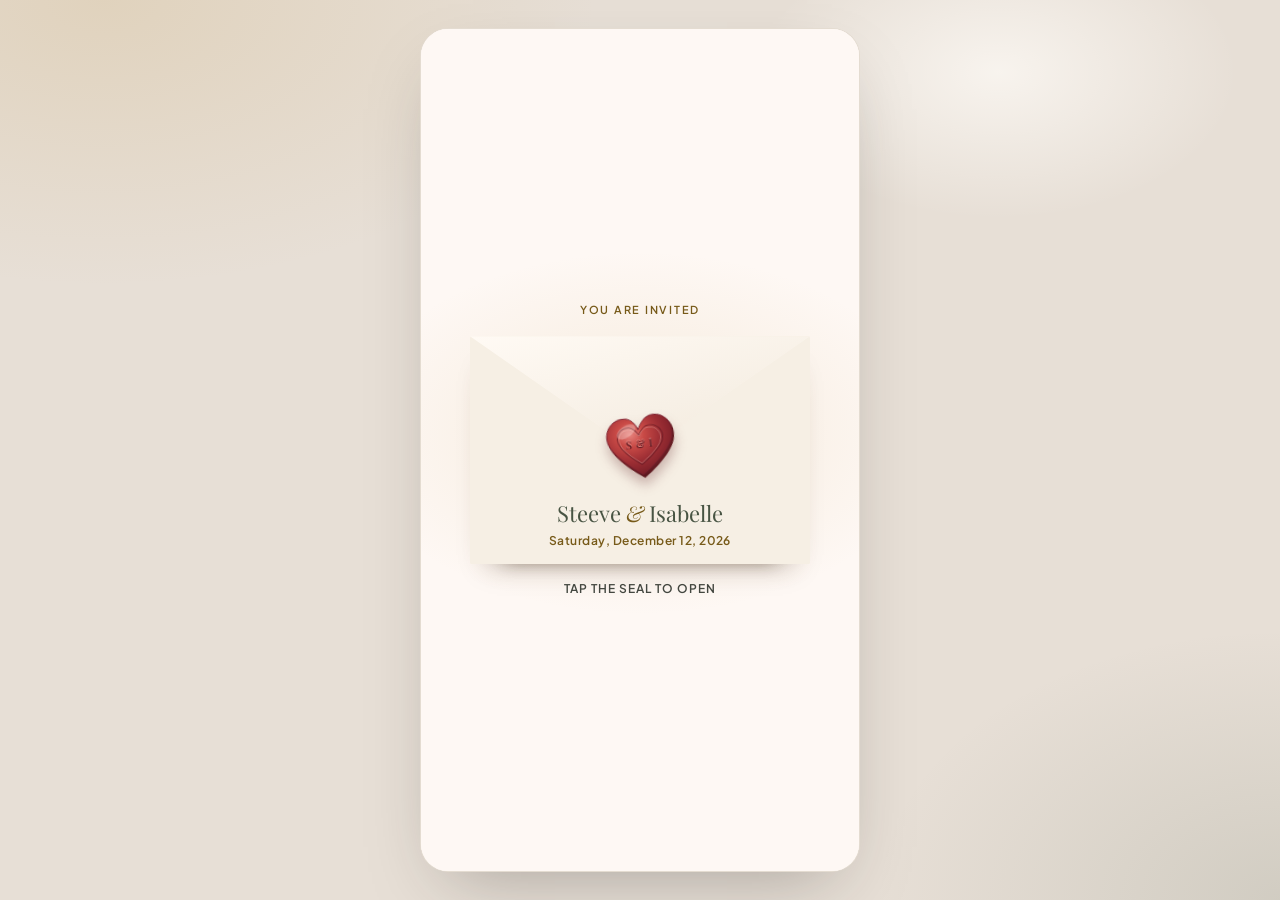
==== index.html @ c4c9b658 "project init" ====
<!DOCTYPE html>
<html lang="en">
  <head>
    <meta charset="utf-8" />
    <meta name="viewport" content="width=device-width, initial-scale=1, viewport-fit=cover" />
    <title>Steeve &amp; Isabelle — Invitation</title>
    <meta name="description" content="You are invited to the wedding of Steeve and Isabelle on Saturday, 12 December 2026 at Rosewood Gardens." />
    <meta name="robots" content="noindex" />
    <meta name="theme-color" content="#fef8f4" />
    <link rel="icon" href="favicon.svg" type="image/svg+xml" />
    <link rel="preconnect" href="https://fonts.googleapis.com" />
    <link rel="preconnect" href="https://fonts.gstatic.com" crossorigin />
    <link href="https://fonts.googleapis.com/css2?family=Playfair+Display:ital,wght@0,400;0,500;0,600;0,700;1,400;1,500&amp;family=Plus+Jakarta+Sans:wght@400;500;600;700&amp;display=swap" rel="stylesheet" />
    <link href="https://fonts.googleapis.com/css2?family=Material+Symbols+Outlined:opsz,wght,FILL,GRAD@24,400,0,0&amp;display=swap" rel="stylesheet" />
    <link rel="stylesheet" href="css/styles.css" />
    <script>
      try {
        if (sessionStorage.getItem("si-opened") === "1" || location.search.indexOf("open=1") !== -1) {
          document.documentElement.classList.add("opened");
        }
      } catch (error) {}
    </script>
  </head>
  <body data-page="invite">
    <div class="desk">
      <div class="shell">
        <header class="topbar">
          <a class="brand" href="index.html">
            <svg class="brand-mark" viewBox="0 0 64 64" aria-hidden="true">
              <path d="M32 8c8 6 16 10 16 22 0 10-6 20-16 26C22 50 16 40 16 30 16 18 24 14 32 8z" fill="none" stroke="#485443" stroke-width="1.4"/>
              <path d="M32 14c6 5 12 8 12 16 0 8-5 15-12 20-7-5-12-12-12-20 0-8 6-11 12-16z" fill="none" stroke="#c5a059" stroke-width="1"/>
            </svg>
            <span class="brand-copy">
              <span class="brand-kicker" data-field="brand">Steeve &amp; Isabelle</span>
              <span class="brand-title">Invitation</span>
            </span>
          </a>
          <div class="top-actions">
            <button class="icon-btn" id="notice-btn" type="button" aria-label="Reply reminder" aria-expanded="false">
              <span class="material-symbols-outlined">notifications</span>
            </button>
            <div class="monogram-badge" data-field="mark">SI</div>
          </div>
          <p class="notice" id="notice" hidden data-field="notice">Kindly send your reply by November 15, 2026.</p>
        </header>

        <main class="main" id="main" tabindex="-1">
          <div class="stack">
            <div class="ribbon">
              <span class="chip">
                <span class="material-symbols-outlined">local_florist</span>
                <span data-field="city">Rosewood Gardens</span>
              </span>
              <span class="year" data-field="year">2026</span>
            </div>

            <article class="frame">
              <div class="frame-inner">
                <svg class="crest" viewBox="0 0 100 100" aria-hidden="true">
                  <path d="M50 12 C30 18 15 35 15 56 C15 76 32 90 50 90 C68 90 85 76 85 56 C85 35 70 18 50 12Z" fill="none" stroke="#485443" stroke-width="1.2"/>
                  <path d="M50 18 C36 24 22 38 22 55 C22 72 35 84 50 84 C65 84 78 72 78 55 C78 38 64 24 50 18Z" fill="none" stroke="#c5a059" stroke-width="0.8"/>
                  <text data-field="monogram" x="50" y="58" text-anchor="middle" font-size="13" font-style="italic" fill="#775a19">S &amp; I</text>
                </svg>
                <p class="kicker" data-field="invitationKicker">Formal Invitation</p>
                <p class="lead" data-field="invitationLead">Together with their families,</p>
                <h1 class="names">
                  <span data-field="personOne">Steeve</span>
                  <span class="amp">&amp;</span>
                  <span data-field="personTwo">Isabelle</span>
                </h1>
                <p class="close" data-field="invitationClose">request the honour of your presence to celebrate their marriage</p>
                <div class="medallion">
                  <div class="medallion-date" data-field="dateDisplay">Saturday, December 12, 2026</div>
                  <div class="medallion-place"><span data-field="city">Rosewood Gardens</span> · <span data-field="region">The Conservatory</span></div>
                </div>
                <div class="portrait">
                  <img src="assets/garden.svg" alt="An illustrated glass conservatory in a rose garden at warm dusk" />
                  <div class="portrait-caption">
                    <div>
                      <span class="portrait-kicker" data-field="portraitKicker">Ceremony &amp; Dinner</span>
                      <p class="portrait-title" data-field="portraitTitle">The Conservatory</p>
                    </div>
                    <div class="heart" aria-hidden="true">
                      <span class="material-symbols-outlined">favorite</span>
                    </div>
                  </div>
                </div>
              </div>
            </article>

            <section class="card families" aria-label="The families">
              <p class="kicker" data-field="coupleKicker">The Families</p>
              <div class="family-row">
                <div class="family">
                  <h2 class="family-name" data-field="personOne">Steeve</h2>
                  <p class="kin" data-field="personOneKin">Son of Mr. &amp; Mrs. —</p>
                </div>
                <span class="family-amp" aria-hidden="true">&amp;</span>
                <div class="family">
                  <h2 class="family-name" data-field="personTwo">Isabelle</h2>
                  <p class="kin" data-field="personTwoKin">Daughter of Mr. &amp; Mrs. —</p>
                </div>
              </div>
            </section>

            <section class="panel" aria-label="Countdown">
              <div class="panel-head">
                <h2 class="panel-title">
                  <span class="material-symbols-outlined">hourglass_top</span>
                  <span data-field="anticipation">The Anticipation</span>
                </h2>
                <span class="season-pill" data-field="seasonNote">December Evening</span>
              </div>
              <div class="count-grid">
                <div class="count-cell">
                  <span class="count-num" id="count-days">—</span>
                  <span class="count-label">Days</span>
                </div>
                <div class="count-cell">
                  <span class="count-num" id="count-hours">—</span>
                  <span class="count-label">Hours</span>
                </div>
                <div class="count-cell">
                  <span class="count-num" id="count-mins">—</span>
                  <span class="count-label">Mins</span>
                </div>
              </div>
            </section>

            <section class="seal-block">
              <button class="wax" id="wax-seal" type="button" aria-expanded="false" aria-controls="itinerary">
                <span data-field="monogram">S &amp; I</span>
              </button>
              <h2 class="seal-title" data-field="sealTitle">Break the seal to reveal the order of events</h2>
              <p class="seal-copy" data-field="sealCopy">Tap the monogram to unveil the ceremony, drinks in the garden, and dinner.</p>
              <div class="itinerary" id="itinerary" hidden>
                <p class="itinerary-kicker"><span class="dot"></span> The order of the day</p>
                <div id="itinerary-list"></div>
              </div>
            </section>

            <section class="card">
              <div class="card-head">
                <p class="kicker" data-field="dressKicker">Attire Consultation</p>
                <span class="material-symbols-outlined">checkroom</span>
              </div>
              <h2 class="section-title" data-field="dressTitle">Black Tie Optional</h2>
              <p class="body" data-field="dressCopy">Evening gowns, elevated cocktail dresses, and classic dinner jackets are welcome. Olive, cream, gold, and soft taupe will look beautiful among the roses.</p>
              <div class="swatch-wrap">
                <span class="kicker">Inspirational color swatches</span>
                <div class="swatches">
                  <div class="swatch"><i style="background:#485443"></i><span>Olive</span></div>
                  <div class="swatch"><i style="background:#a95c42"></i><span>Sienna</span></div>
                  <div class="swatch"><i style="background:#f8f2ef; box-shadow: inset 0 0 0 1px #e3dbd0"></i><span>Alabaster</span></div>
                  <div class="swatch"><i style="background:#c5a059"></i><span>Foil Gold</span></div>
                  <div class="swatch"><i style="background:#9c9388"></i><span>Taupe</span></div>
                </div>
              </div>
            </section>

            <section class="card venue">
              <div class="venue-photo">
                <img src="assets/garden.svg" alt="" />
                <span class="float-kicker" data-field="venueKicker">The Gardens</span>
              </div>
              <div class="venue-body">
                <div class="venue-row">
                  <div class="venue-copy">
                    <h3 data-field="venueName">Rosewood Gardens</h3>
                    <p data-field="venueAddress">The Conservatory &amp; The Orangery</p>
                  </div>
                  <button class="icon-round" id="directions" type="button" aria-label="Open directions">
                    <span class="material-symbols-outlined">directions</span>
                  </button>
                </div>
              </div>
            </section>

            <section class="card rsvp-card">
              <p class="kicker" data-field="attention">Kind Attention Requested</p>
              <h2 class="section-title" data-field="confirmTitle">Kindly Confirm Your Attendance</h2>
              <p class="body" data-field="rsvpNote">Please honour us with your reply prior to November 15, 2026, so we can plan the tables and the menu.</p>
              <div class="actions">
                <a class="btn btn-primary" href="rsvp.html">
                  <span class="material-symbols-outlined">drafts</span>
                  <span data-field="rsvpButton">RSVP by November 15</span>
                </a>
                <button class="btn btn-quiet" id="add-calendar" type="button">
                  <span class="material-symbols-outlined">calendar_today</span>
                  <span>Add to Calendar</span>
                </button>
              </div>
              <p class="fine-print">
                <span class="material-symbols-outlined">lock</span>
                Replies are kept for the hosts
              </p>
            </section>
            <noscript><p class="form-error">JavaScript is needed for the countdown, the seal, and the calendar file.</p></noscript>
          </div>
        </main>

        <nav class="tabbar" aria-label="Invitation">
          <a href="index.html" aria-current="page">
            <span class="material-symbols-outlined">mark_email_read</span>
            Invite
          </a>
          <a href="rsvp.html">
            <span class="material-symbols-outlined">drafts</span>
            RSVP
          </a>
          <a href="admin.html">
            <span class="material-symbols-outlined">menu_book</span>
            Registry
          </a>
        </nav>

        <div class="envelope" id="envelope">
          <div class="mail">
            <p class="kicker">You are invited</p>
            <div class="mail-scene">
              <div class="env">
                <div class="env-back"></div>
                <div class="env-letter" aria-hidden="true">
                  <p class="env-letter-kicker">Together with their families</p>
                  <p class="env-letter-names">
                    <span data-field="personOne">Steeve</span>
                    <em>&amp;</em>
                    <span data-field="personTwo">Isabelle</span>
                  </p>
                </div>
                <div class="env-pocket">
                  <p class="env-who">
                    <span data-field="personOne">Steeve</span>
                    <em>&amp;</em>
                    <span data-field="personTwo">Isabelle</span>
                  </p>
                  <p class="env-when" data-field="dateDisplay">Saturday, December 12, 2026</p>
                </div>
                <div class="env-flap">
                  <div class="env-flap-face env-flap-out"></div>
                  <div class="env-flap-face env-flap-in"></div>
                </div>
                <button class="seal-btn" id="open-seal" type="button" aria-label="Open the envelope">
                  <svg class="wax-heart" viewBox="0 0 120 112" aria-hidden="true">
                    <defs>
                      <radialGradient id="wax-body" cx="36%" cy="30%" r="80%">
                        <stop offset="0%" stop-color="#e7847e" />
                        <stop offset="26%" stop-color="#c94a46" />
                        <stop offset="58%" stop-color="#9d2e34" />
                        <stop offset="100%" stop-color="#6c1822" />
                      </radialGradient>
                      <radialGradient id="wax-depth" cx="40%" cy="30%" r="80%">
                        <stop offset="0%" stop-color="#a33a3c" />
                        <stop offset="100%" stop-color="#4e1018" />
                      </radialGradient>
                    </defs>
                    <path fill="url(#wax-depth)" d="M62 101C62 101 18 72 16 47C14 29 28 16 44 18C53 19 58 27 62 35C66 26 73 16 85 16C101 16 112 30 109 48C106 72 64 100 62 101Z" />
                    <path fill="url(#wax-body)" stroke="#7a2030" stroke-width="1.2" d="M60 96C60 96 16 66 15 43C14 26 28 14 43 16C52 17 57 25 60 33C64 24 71 14 83 14C99 14 109 28 106 45C103 68 62 95 60 96Z" />
                    <path fill="none" stroke="#5c1420" stroke-width="1.7" stroke-opacity="0.55" d="M60 82C60 82 32 62 30 47C28 36 37 28 47 29C53 30 57 35 60 41C63 35 68 28 76 28C87 28 95 37 93 48C91 62 60 82 60 82Z" />
                    <path fill="none" stroke="#f6cdc6" stroke-width="0.8" stroke-opacity="0.55" d="M60 80C60 80 34 62 32 48C30 38 38 31 47 32C52 33 56 37 60 42C63 37 68 31 75 31C85 31 92 39 90 49C88 62 60 80 60 80Z" />
                    <ellipse cx="43" cy="34" rx="15" ry="8" fill="#fff6f2" opacity="0.28" transform="rotate(-28 43 34)" />
                    <text class="wax-mark wax-mark-light" x="60" y="57">S &amp; I</text>
                    <text class="wax-mark" x="60" y="58.4">S &amp; I</text>
                  </svg>
                </button>
              </div>
            </div>
            <p class="hint">Tap the seal to open</p>
          </div>
        </div>
      </div>
    </div>
    <script src="js/wedding.js"></script>
    <script src="js/ui.js"></script>
    <script src="js/invite.js"></script>
  </body>
</html>
---- css/styles.css ----
:root {
  --paper: #fef8f4;
  --ivory: #f8f2ef;
  --sand: #f3ede9;
  --sand-2: #ede7e3;
  --white: #ffffff;
  --ink: #1d1b19;
  --muted: #444841;
  --faint: #757871;
  --sage: #485443;
  --sage-deep: #3f4a3a;
  --sage-mid: #606c5a;
  --gold: #775a19;
  --foil: #c5a059;
  --line: #e3dbd0;
  --serif: "Playfair Display", "Iowan Old Style", Palatino, Georgia, serif;
  --sans: "Plus Jakarta Sans", "Avenir Next", "Segoe UI", sans-serif;
  --shadow: 0 4px 24px -4px rgba(36, 34, 32, 0.06);
  --radius: 16px;
}

* { box-sizing: border-box; }

[hidden] { display: none !important; }

html, body { height: 100%; }

body {
  margin: 0;
  color: var(--ink);
  font-family: var(--sans);
  font-size: 14px;
  line-height: 1.55;
  background-color: #e7dfd6;
  background-image:
    radial-gradient(900px 520px at 8% 0%, rgba(197, 160, 89, 0.2), transparent 55%),
    radial-gradient(780px 520px at 100% 100%, rgba(96, 108, 90, 0.16), transparent 52%),
    radial-gradient(520px 320px at 78% 8%, rgba(255, 252, 248, 0.7), transparent 46%);
}

button, input, textarea { font: inherit; color: inherit; }
button { cursor: pointer; }
img { max-width: 100%; display: block; }
a { color: inherit; }

.material-symbols-outlined {
  font-family: "Material Symbols Outlined";
  font-weight: normal;
  font-style: normal;
  font-size: 20px;
  line-height: 1;
  letter-spacing: normal;
  text-transform: none;
  display: inline-block;
  white-space: nowrap;
  direction: ltr;
  font-feature-settings: "liga";
  -webkit-font-smoothing: antialiased;
}

.desk {
  min-height: 100%;
  display: grid;
  place-items: center;
}

.shell {
  width: min(440px, 100%);
  height: 100dvh;
  background: var(--paper);
  display: flex;
  flex-direction: column;
  position: relative;
}

.shell-wide { width: min(720px, 100%); }

@media (min-width: 760px) {
  .desk { padding: 28px 16px; }
  .shell {
    height: min(920px, calc(100dvh - 56px));
    border-radius: 28px;
    border: 1px solid rgba(227, 219, 208, 0.95);
    box-shadow: 0 28px 70px -28px rgba(36, 34, 32, 0.35);
    overflow: hidden;
  }
}

.topbar {
  height: 64px;
  flex: none;
  display: flex;
  align-items: center;
  justify-content: space-between;
  padding: 0 16px 0 18px;
  background: rgba(254, 248, 244, 0.92);
  border-bottom: 1px solid rgba(227, 219, 208, 0.8);
  position: relative;
  z-index: 2;
}

.brand {
  display: flex;
  align-items: center;
  gap: 10px;
  text-decoration: none;
  min-width: 0;
}

.brand-mark {
  width: 34px;
  height: 34px;
  flex: none;
}

.brand-copy { min-width: 0; }

.brand-kicker {
  display: block;
  max-width: 46vw;
  overflow: hidden;
  text-overflow: ellipsis;
  white-space: nowrap;
  font-family: var(--serif);
  font-size: 11px;
  font-weight: 700;
  letter-spacing: 0.14em;
  text-transform: uppercase;
  color: var(--gold);
  line-height: 1.2;
}

.brand-title {
  display: block;
  font-family: var(--serif);
  font-size: 18px;
  font-weight: 600;
  color: var(--sage);
  line-height: 1.15;
}

.top-actions {
  display: flex;
  align-items: center;
  gap: 8px;
}

.icon-btn {
  width: 40px;
  height: 40px;
  border: 0;
  border-radius: 50%;
  background: transparent;
  color: var(--muted);
  display: grid;
  place-items: center;
}

.icon-btn:hover { background: var(--sand-2); }

.monogram-badge {
  width: 36px;
  height: 36px;
  border-radius: 50%;
  display: grid;
  place-items: center;
  background: #fff6e4;
  color: var(--gold);
  font-family: var(--serif);
  font-size: 11px;
  font-weight: 700;
  letter-spacing: 0.06em;
  box-shadow: inset 0 0 0 1px rgba(197, 160, 89, 0.5);
}

.notice {
  position: absolute;
  top: 58px;
  right: 16px;
  z-index: 4;
  width: min(240px, calc(100% - 32px));
  margin: 0;
  padding: 12px 14px;
  background: var(--white);
  border: 1px solid var(--line);
  border-radius: 12px;
  box-shadow: 0 12px 32px -16px rgba(36, 34, 32, 0.35);
  color: var(--muted);
  font-size: 13px;
}

.main {
  flex: 1;
  overflow: auto;
  scrollbar-width: none;
  outline: none;
}

.main::-webkit-scrollbar { display: none; }

.stack {
  display: flex;
  flex-direction: column;
  gap: 22px;
  padding: 16px 20px 28px;
}

.ribbon {
  display: flex;
  align-items: center;
  justify-content: space-between;
}

.chip, .season-pill, .course-tag, .stamp, .filter {
  font-size: 11px;
  font-weight: 600;
  letter-spacing: 0.08em;
  text-transform: uppercase;
}

.chip {
  display: inline-flex;
  align-items: center;
  gap: 6px;
  background: var(--sand-2);
  color: var(--muted);
  border-radius: 999px;
  padding: 6px 10px 6px 8px;
}

.chip .material-symbols-outlined { font-size: 16px; color: var(--gold); }

.year {
  font-family: var(--serif);
  font-style: italic;
  color: var(--gold);
  letter-spacing: 0.08em;
}

.frame {
  background: var(--white);
  border-radius: var(--radius);
  padding: 6px;
  box-shadow: var(--shadow);
  border: 1px solid #efe8de;
}

.frame-inner {
  border: 1px solid #efe6db;
  border-radius: 12px;
  padding: 26px 16px 18px;
  text-align: center;
}

.crest { width: 74px; height: 74px; margin: 0 auto 8px; }
.crest text { font-family: var(--serif); }

.kicker {
  display: block;
  margin: 0 0 8px;
  color: var(--gold);
  font-size: 11px;
  font-weight: 600;
  letter-spacing: 0.16em;
  text-transform: uppercase;
}

.lead, .close, .body, .event-note, .guest-meta, .mode-banner, .fine-print {
  color: var(--muted);
}

.lead, .close {
  margin: 0 auto;
  max-width: 28ch;
  font-size: 14px;
  line-height: 1.6;
}

.names {
  margin: 10px 0;
  font-family: var(--serif);
  font-weight: 400;
  font-size: 40px;
  line-height: 1.05;
  letter-spacing: -0.02em;
  color: var(--sage);
}

.names span { display: block; }

.amp {
  margin: 4px 0;
  font-family: var(--serif);
  font-style: italic;
  font-weight: 400;
  font-size: 22px;
  letter-spacing: 0.08em;
  color: var(--gold);
}

.families { text-align: center; }
.families .kicker { margin-bottom: 14px; }

.family-row {
  display: grid;
  grid-template-columns: 1fr auto 1fr;
  align-items: start;
  gap: 10px;
}

.family-name {
  margin: 0;
  font-family: var(--serif);
  font-size: 22px;
  font-weight: 500;
  letter-spacing: -0.02em;
  color: var(--sage);
}

.family-amp {
  margin-top: 2px;
  font-family: var(--serif);
  font-style: italic;
  font-size: 18px;
  color: var(--gold);
}

.kin {
  margin: 6px 0 0;
  font-size: 13px;
  font-weight: 500;
  font-style: italic;
  line-height: 1.45;
  color: var(--muted);
}

.medallion {
  margin: 18px 0;
  padding: 12px 12px 11px;
  background: var(--ivory);
  border-radius: 12px;
}

.medallion-date {
  font-family: var(--serif);
  font-size: 18px;
  font-weight: 600;
  color: var(--sage);
}

.medallion-place {
  margin-top: 2px;
  color: var(--gold);
  font-size: 11px;
  font-weight: 600;
  letter-spacing: 0.14em;
  text-transform: uppercase;
}

.portrait, .venue-photo {
  position: relative;
  overflow: hidden;
  border-radius: 12px;
}

.portrait { aspect-ratio: 5 / 4; }

.portrait img, .venue-photo img {
  width: 100%;
  height: 100%;
  object-fit: cover;
}

.portrait img { object-position: center 62%; }
.venue-photo { height: 168px; }
.venue-photo img { object-position: center 62%; }

.portrait::after, .venue-photo::after {
  content: "";
  position: absolute;
  inset: 0;
  background: linear-gradient(to top, rgba(32, 30, 27, 0.62), rgba(32, 30, 27, 0.02) 52%);
  pointer-events: none;
}

.portrait-caption {
  position: absolute;
  left: 14px;
  right: 14px;
  bottom: 14px;
  z-index: 1;
  display: flex;
  justify-content: space-between;
  align-items: flex-end;
  gap: 12px;
  text-align: left;
  color: #fffaf6;
}

.portrait-kicker, .float-kicker {
  display: block;
  font-size: 11px;
  font-weight: 600;
  letter-spacing: 0.12em;
  text-transform: uppercase;
  color: #f3d7a1;
}

.portrait-title {
  margin: 2px 0 0;
  font-family: var(--serif);
  font-size: 18px;
  font-weight: 600;
}

.heart {
  width: 32px;
  height: 32px;
  border-radius: 50%;
  display: grid;
  place-items: center;
  background: rgba(255, 250, 246, 0.2);
  color: white;
}

.panel {
  background: var(--sand);
  border-radius: var(--radius);
  padding: 16px;
}

.panel-head, .event-top, .venue-row, .guest-main, .progress-row {
  display: flex;
  align-items: center;
  justify-content: space-between;
  gap: 12px;
}

.panel-title {
  display: inline-flex;
  align-items: center;
  gap: 6px;
  margin: 0;
  color: var(--ink);
  font-size: 11px;
  font-weight: 600;
  letter-spacing: 0.12em;
  text-transform: uppercase;
}

.panel-title .material-symbols-outlined { color: var(--gold); font-size: 18px; }

.season-pill {
  background: var(--sand-2);
  color: var(--gold);
  border-radius: 6px;
  padding: 3px 7px;
}

.count-grid {
  display: grid;
  grid-template-columns: repeat(3, 1fr);
  gap: 8px;
  margin-top: 12px;
}

.count-cell, .stat {
  background: var(--white);
  border-radius: 12px;
  text-align: center;
  padding: 12px 6px 10px;
  box-shadow: 0 1px 0 rgba(255, 255, 255, 0.7) inset;
}

.count-num, .stat-num {
  display: block;
  font-family: var(--serif);
  font-weight: 500;
  font-size: 32px;
  line-height: 1;
  color: var(--sage);
}

.count-label, .stat-label {
  display: block;
  margin-top: 6px;
  color: var(--muted);
  font-size: 11px;
  font-weight: 600;
  letter-spacing: 0.08em;
  text-transform: uppercase;
}

.seal-block {
  background: var(--ivory);
  border-radius: var(--radius);
  padding: 22px 18px 18px;
  text-align: center;
}

.wax {
  width: 84px;
  height: 84px;
  border: 0;
  border-radius: 50%;
  display: grid;
  place-items: center;
  margin: 0 auto;
  padding: 0;
  color: #fffaf3;
  background: radial-gradient(circle at 35% 30%, #f3e2bc, #d4b36a 42%, #8d6428 78%);
  box-shadow:
    inset 0 1px 0 rgba(255, 255, 255, 0.45),
    inset 0 -8px 14px rgba(90, 58, 16, 0.18),
    0 10px 22px rgba(119, 90, 25, 0.28);
  font-family: var(--serif);
  font-size: 13px;
  font-weight: 700;
  letter-spacing: 0.12em;
  transition: transform 0.25s ease, background 0.25s ease;
}

.wax:hover { transform: scale(1.04); }
.wax:active, .wax.is-open { transform: scale(0.96) rotate(8deg); }
.wax-static { cursor: default; }
.wax-static:hover, .wax-static:active { transform: none; }
.wax.is-open {
  background: radial-gradient(circle at 35% 30%, #d5e2cb, #7d8b74 45%, #3f4a3a 80%);
}

.seal-title {
  margin: 14px 0 4px;
  font-family: var(--serif);
  font-size: 18px;
  font-weight: 600;
  color: var(--sage);
}

.seal-copy { margin: 0 auto; max-width: 34ch; font-size: 13px; }

.itinerary { margin-top: 18px; text-align: left; }
.itinerary[hidden] { display: none; }

.itinerary-kicker {
  display: flex;
  align-items: center;
  gap: 8px;
  margin: 0 0 12px;
  color: var(--gold);
  font-size: 11px;
  font-weight: 600;
  letter-spacing: 0.14em;
  text-transform: uppercase;
}

.dot {
  width: 6px;
  height: 6px;
  border-radius: 50%;
  background: var(--foil);
}

.event {
  display: flex;
  gap: 12px;
  background: var(--white);
  border-radius: 12px;
  padding: 14px;
  margin-top: 10px;
}

.event-icon {
  width: 40px;
  height: 40px;
  flex: none;
  border-radius: 50%;
  display: grid;
  place-items: center;
  background: #dae7d0;
  color: var(--sage-deep);
}

.event:nth-child(2) .event-icon { background: #ffdea5; color: #5d4201; }
.event:nth-child(3) .event-icon { background: #d8e7cd; color: #3e4a37; }

.event h3, .section-title, .guest-name, .group-title, .modal-card h3 {
  font-family: var(--serif);
  color: var(--sage);
}

.event h3 {
  flex: 1;
  min-width: 0;
  margin: 0;
  font-size: 16px;
  font-weight: 600;
}

.event-time {
  color: var(--gold);
  font-size: 12px;
  font-weight: 600;
  white-space: nowrap;
}

.event p { margin: 2px 0 0; font-size: 12px; color: var(--muted); }
.event-note { font-style: italic; color: var(--faint) !important; }

.card {
  background: var(--white);
  border-radius: var(--radius);
  padding: 20px 18px 18px;
  box-shadow: var(--shadow);
  border: 1px solid #f3ece4;
}

.section-title {
  margin: 0 0 8px;
  font-size: 22px;
  font-weight: 600;
  letter-spacing: -0.01em;
}

.card-head {
  display: flex;
  justify-content: space-between;
  align-items: center;
  color: var(--gold);
}

.swatch-wrap {
  margin-top: 16px;
  background: var(--ivory);
  border-radius: 12px;
  padding: 14px 8px 12px;
  text-align: center;
}

.swatches {
  display: flex;
  justify-content: space-between;
  gap: 6px;
  margin-top: 10px;
}

.swatch { display: flex; flex-direction: column; align-items: center; gap: 6px; min-width: 0; }
.swatch i {
  width: 36px;
  height: 36px;
  border-radius: 50%;
  display: block;
  box-shadow: inset 0 0 0 1px rgba(36, 34, 32, 0.06);
}
.swatch span { font-size: 10px; color: var(--muted); letter-spacing: 0.02em; }

.venue { padding: 0; overflow: hidden; background: var(--sand); }
.venue-body { padding: 14px 14px 16px; }
.venue-copy h3 { margin: 0; font-family: var(--serif); font-size: 18px; color: var(--sage); }
.venue-copy p { margin: 2px 0 0; font-size: 13px; }

.icon-round {
  width: 40px;
  height: 40px;
  border: 0;
  border-radius: 50%;
  background: var(--sand-2);
  color: var(--sage);
  display: grid;
  place-items: center;
}
.icon-round:hover { background: var(--sage); color: white; }

.float-kicker {
  position: absolute;
  z-index: 1;
  top: 12px;
  left: 12px;
  background: rgba(255, 252, 248, 0.88);
  color: var(--sage);
  border-radius: 999px;
  padding: 5px 10px;
}

.rsvp-card { text-align: center; }
.rsvp-card .section-title { font-size: 20px; }
.actions { display: flex; flex-direction: column; gap: 8px; margin-top: 14px; }

.btn {
  height: 48px;
  width: 100%;
  border: 0;
  border-radius: 12px;
  display: inline-flex;
  align-items: center;
  justify-content: center;
  gap: 8px;
  text-decoration: none;
  letter-spacing: 0.08em;
  text-transform: uppercase;
  font-size: 13px;
  font-weight: 600;
  box-shadow: inset 0 1px 0 rgba(255, 255, 255, 0.16);
}

.btn .material-symbols-outlined { font-size: 18px; }
.btn-primary { background: var(--sage); color: #faf8f5; }
.btn-primary:hover { background: var(--sage-deep); }
.btn-quiet { background: var(--ivory); color: var(--sage); box-shadow: none; }
.btn-quiet:hover { background: var(--sand-2); }
.btn-danger { background: #8a4b3c; color: white; }
.btn:active { transform: scale(0.99); }

.fine-print {
  display: flex;
  justify-content: center;
  align-items: center;
  gap: 6px;
  margin: 14px 0 0;
  color: var(--gold);
  font-size: 11px;
  font-weight: 600;
  letter-spacing: 0.08em;
  text-transform: uppercase;
}

.tabbar {
  flex: none;
  height: calc(64px + env(safe-area-inset-bottom));
  padding-bottom: env(safe-area-inset-bottom);
  display: flex;
  justify-content: space-around;
  align-items: center;
  background: rgba(254, 248, 244, 0.94);
  border-top: 1px solid rgba(227, 219, 208, 0.9);
}

.tabbar a {
  width: 76px;
  height: 48px;
  display: flex;
  flex-direction: column;
  align-items: center;
  justify-content: center;
  gap: 2px;
  text-decoration: none;
  color: #8a847c;
  font-size: 11px;
  font-weight: 600;
  letter-spacing: 0.04em;
}

.tabbar a[aria-current="page"] { color: var(--sage); }
.tabbar a[aria-current="page"] .material-symbols-outlined {
  font-variation-settings: "FILL" 1, "wght" 500;
}

.progress-row { color: var(--muted); font-size: 11px; font-weight: 600; letter-spacing: 0.12em; text-transform: uppercase; }
.progress-row strong { color: var(--sage); font-weight: 600; }
.track { height: 4px; margin-top: 8px; background: var(--sand-2); border-radius: 999px; overflow: hidden; }
.track-fill { height: 100%; width: 8%; background: var(--foil); border-radius: inherit; transition: width 0.3s ease; }
.progress-caption { margin: 8px 0 0; text-align: center; color: var(--muted); font-size: 12px; }

.honor {
  position: relative;
  overflow: hidden;
  background: var(--ivory);
  border-radius: var(--radius);
  padding: 18px 18px 16px;
}
.honor-kicker {
  display: inline-flex;
  align-items: center;
  gap: 6px;
  color: var(--gold);
  font-size: 11px;
  font-weight: 600;
  letter-spacing: 0.14em;
  text-transform: uppercase;
}
.honor h2 { margin: 8px 0 6px; font-family: var(--serif); font-size: 26px; font-weight: 600; color: var(--ink); }

.field { display: flex; flex-direction: column; gap: 8px; }
.field-label {
  color: var(--muted);
  font-size: 11px;
  font-weight: 600;
  letter-spacing: 0.12em;
  text-transform: uppercase;
}

.input, .textarea {
  width: 100%;
  background: var(--white);
  border: 1px solid #dcd4c8;
  border-radius: 12px;
  box-shadow: inset 0 1px 2px rgba(36, 34, 32, 0.04);
}
.input { height: 48px; padding: 0 14px; font-size: 16px; }
.textarea { min-height: 84px; padding: 12px 14px; resize: vertical; font-size: 16px; }
.input:focus, .textarea:focus {
  outline: none;
  border-color: var(--sage-mid);
  box-shadow: 0 0 0 3px rgba(96, 108, 90, 0.15);
}
.input::placeholder, .textarea::placeholder { color: #a39e96; }

.input-wrap { position: relative; }
.input-wrap .material-symbols-outlined {
  position: absolute;
  left: 12px;
  top: 14px;
  color: var(--gold);
  font-size: 20px;
}
.input-wrap .input { padding-left: 40px; }

.choices { display: grid; grid-template-columns: 1fr 1fr; gap: 10px; }
.choice {
  position: relative;
  border: 1.5px solid transparent;
  border-radius: 16px;
  background: var(--ivory);
  padding: 16px 10px 14px;
  text-align: center;
  opacity: 0.78;
}
.choice[aria-pressed="true"] {
  opacity: 1;
  background: var(--white);
  border-color: var(--foil);
  box-shadow: 0 8px 20px -14px rgba(36, 34, 32, 0.4);
}
.choice.is-decline[aria-pressed="true"] { border-color: var(--sage-mid); }
.choice[aria-pressed="true"]::after {
  content: "";
  position: absolute;
  top: 8px;
  right: 8px;
  width: 7px;
  height: 7px;
  border-radius: 50%;
  background: var(--foil);
}
.choice.is-decline[aria-pressed="true"]::after { background: var(--sage-mid); }
.choice-icon {
  width: 36px;
  height: 36px;
  margin: 0 auto 8px;
  border-radius: 50%;
  display: grid;
  place-items: center;
  background: var(--sand-2);
  color: var(--muted);
}
.choice[aria-pressed="true"] .choice-icon { background: #ffdea5; color: #5d4201; }
.choice.is-decline[aria-pressed="true"] .choice-icon { background: #dae7d0; color: var(--sage-deep); }
.choice strong { display: block; font-family: var(--serif); font-size: 15px; font-weight: 500; }
.choice em { display: block; margin-top: 3px; font-style: normal; font-size: 11px; color: var(--muted); letter-spacing: 0.02em; }

.seat-card, .checkline {
  background: var(--ivory);
  border-radius: 16px;
  padding: 14px;
}
.seat-card { display: flex; align-items: center; justify-content: space-between; gap: 12px; }
.seat-card h3 { margin: 0; font-family: var(--serif); font-size: 16px; font-weight: 500; color: var(--ink); }
.seat-card p { margin: 2px 0 0; font-size: 12px; }

.stepper {
  display: flex;
  gap: 4px;
  padding: 4px;
  background: var(--white);
  border-radius: 999px;
  box-shadow: inset 0 1px 2px rgba(36, 34, 32, 0.05);
}
.stepper button {
  width: 36px;
  height: 36px;
  border: 0;
  border-radius: 50%;
  background: transparent;
  font-weight: 600;
}
.stepper button[aria-pressed="true"] { background: var(--sage); color: white; }

.course-list { display: flex; flex-direction: column; gap: 8px; }
.course {
  display: flex;
  align-items: center;
  gap: 12px;
  padding: 8px;
  background: var(--white);
  border-radius: 14px;
  border: 1px solid transparent;
  box-shadow: var(--shadow);
  cursor: pointer;
}
.course input { position: absolute; opacity: 0; pointer-events: none; }
.course:has(input:focus-visible) { outline: 2px solid var(--sage-mid); outline-offset: 2px; }
.course:has(input:checked) { border-color: var(--foil); }
.course-art {
  width: 64px;
  height: 64px;
  flex: none;
  border-radius: 12px;
  display: grid;
  place-items: center;
}
.tone-gold { background: #f3e2c2; color: var(--gold); }
.tone-sage { background: #dae7d0; color: var(--sage-deep); }
.tone-cream { background: var(--sand); color: #5c564e; }
.course-copy { min-width: 0; flex: 1; }
.course-name {
  display: flex;
  align-items: center;
  gap: 6px;
  min-width: 0;
  font-family: var(--serif);
  font-size: 15px;
}
.course-name b { font-weight: 500; overflow: hidden; text-overflow: ellipsis; white-space: nowrap; }
.course-tag {
  flex: none;
  border-radius: 999px;
  padding: 2px 6px;
  background: #ffdea5;
  color: #5d4201;
  letter-spacing: 0.04em;
  font-size: 9px;
}
.course-detail { display: block; margin-top: 2px; color: var(--muted); font-size: 12px; }
.badge {
  width: 24px;
  height: 24px;
  margin-right: 4px;
  flex: none;
  border-radius: 50%;
  display: grid;
  place-items: center;
  background: var(--sand-2);
  color: transparent;
}
.badge .material-symbols-outlined { font-size: 16px; }
.course:has(input:checked) .badge { background: var(--gold); color: white; }

.diets { display: flex; flex-wrap: wrap; gap: 8px; }
.diet {
  border: 0;
  border-radius: 999px;
  padding: 7px 12px;
  background: var(--sand);
  color: var(--muted);
  font-size: 12px;
  font-weight: 600;
}
.diet[aria-pressed="true"] { background: var(--gold); color: white; }

.checkline { display: flex; gap: 10px; align-items: flex-start; }
.checkline input { width: 18px; height: 18px; margin-top: 2px; accent-color: var(--sage); }
.checkline strong { display: block; font-family: var(--serif); font-size: 16px; font-weight: 500; }
.checkline span { display: block; font-size: 12px; color: var(--muted); }

.is-dimmed { opacity: 0.4; pointer-events: none; }
.form-error {
  margin: 0;
  color: #8a3b32;
  background: #ffdad6;
  border-radius: 10px;
  padding: 10px 12px;
  font-size: 13px;
}
.form-error[hidden] { display: none; }
.lock-note {
  display: flex;
  justify-content: center;
  align-items: center;
  gap: 6px;
  margin: 8px 0 0;
  color: var(--muted);
  font-size: 11px;
  letter-spacing: 0.06em;
  text-transform: uppercase;
  font-weight: 600;
}

.success { text-align: center; padding: 28px 8px 8px; }
.success h2 { margin: 16px 0 8px; font-family: var(--serif); font-size: 32px; font-weight: 500; color: var(--sage); }
.success p { margin: 0 auto 18px; max-width: 36ch; color: var(--muted); }
.success .actions { margin-top: 8px; }

.gate {
  min-height: 100%;
  display: grid;
  place-items: center;
  padding: 28px 20px 40px;
  text-align: center;
}
.gate-card { width: min(100%, 380px); }
.gate h1, .registry-title {
  margin: 14px 0 8px;
  font-family: var(--serif);
  font-weight: 500;
  font-size: 32px;
  color: var(--sage);
}
.gate p { margin: 0 0 16px; color: var(--muted); }
.registry-head { display: flex; justify-content: space-between; align-items: flex-end; gap: 12px; }
.registry-title { margin: 0; font-size: 28px; }
.linkish {
  border: 0;
  background: none;
  padding: 0 0 6px;
  color: var(--gold);
  font-size: 12px;
  font-weight: 600;
  letter-spacing: 0.08em;
  text-transform: uppercase;
}

.stats { display: grid; grid-template-columns: repeat(3, 1fr); gap: 8px; }
.stat.yes .stat-num { color: var(--sage-deep); }
.stat.no .stat-num { color: #8a6230; }

.toolbar { display: flex; flex-direction: column; gap: 10px; }
.filters { display: flex; flex-wrap: wrap; gap: 8px; }
.filter {
  height: 32px;
  border: 1px solid var(--line);
  border-radius: 8px;
  background: var(--ivory);
  color: var(--muted);
  padding: 0 10px;
}
.filter[aria-pressed="true"] { background: var(--sage); color: white; border-color: var(--sage); }

.mode-banner {
  margin: 0;
  padding: 10px 12px;
  border-radius: 12px;
  background: #fff6e8;
  color: #5d4201;
  font-size: 13px;
}

.group-title {
  margin: 6px 0 0;
  font-size: 22px;
  font-weight: 600;
}
.group-count { color: var(--gold); font-family: var(--sans); font-size: 12px; letter-spacing: 0.08em; margin-left: 6px; }

.guest {
  background: var(--white);
  border: 1px solid #efe8de;
  border-radius: 14px;
  padding: 12px 14px;
}
.guest + .guest { margin-top: 8px; }
.guest summary { list-style: none; cursor: pointer; }
.guest summary::-webkit-details-marker { display: none; }
.guest-name { margin: 0; font-size: 18px; font-weight: 500; color: var(--ink); overflow-wrap: anywhere; }
.guest-meta { margin: 3px 0 0; font-size: 12px; line-height: 1.45; }
.stamp {
  flex: none;
  border-radius: 999px;
  padding: 5px 8px;
  letter-spacing: 0.06em;
}
.stamp.yes { background: #dae7d0; color: var(--sage-deep); }
.stamp.no { background: #f6e7cf; color: #6d4b16; }
.guest-body {
  margin-top: 12px;
  padding-top: 12px;
  border-top: 1px solid #efe8de;
  color: var(--muted);
  font-size: 13px;
}
.guest-body p { margin: 0 0 6px; }
.text-button {
  margin-top: 6px;
  border: 0;
  background: none;
  padding: 0;
  color: #8a4b3c;
  font-size: 12px;
  font-weight: 600;
  letter-spacing: 0.08em;
  text-transform: uppercase;
}
.empty { margin: 0; padding: 8px 0 0; color: var(--muted); font-size: 14px; }

.modal {
  position: absolute;
  inset: 0;
  z-index: 6;
  display: grid;
  place-items: center;
  padding: 20px;
  background: rgba(36, 34, 32, 0.28);
}
.modal[hidden] { display: none; }
.modal-card {
  width: min(100%, 340px);
  background: var(--white);
  border-radius: 16px;
  padding: 22px;
  box-shadow: 0 16px 40px -8px rgba(36, 34, 32, 0.2);
}
.modal-card h3 { margin: 0 0 6px; font-size: 24px; }
.modal-card p { margin: 0; color: var(--muted); }
.modal-actions { display: grid; grid-template-columns: 1fr 1fr; gap: 8px; margin-top: 16px; }

.envelope {
  position: absolute;
  inset: 0;
  z-index: 5;
  display: grid;
  place-items: center;
  padding: 28px 22px;
  text-align: center;
  background:
    radial-gradient(420px 260px at 50% 48%, rgba(197, 160, 89, 0.16), transparent 70%),
    var(--paper);
  transition: opacity 0.48s ease;
}
.envelope[hidden] { display: none; }
.envelope.is-leaving { opacity: 0; pointer-events: none; }
html.opened .envelope { display: none; }

.mail { width: min(340px, 100%); }
.mail .kicker { margin-bottom: 18px; }
.mail-scene { perspective: 1400px; }

.env {
  position: relative;
  width: 100%;
  aspect-ratio: 5 / 3.35;
  transform-style: preserve-3d;
}
.env-back,
.env-pocket,
.env-letter,
.env-flap,
.seal-btn { position: absolute; }

.env-back {
  inset: 0;
  z-index: 0;
  background: #f6efe4;
  border-radius: 2px;
  box-shadow: 0 18px 26px -18px rgba(72, 48, 24, 0.38);
}
.env-letter {
  left: 7%;
  width: 86%;
  top: 58%;
  height: 42%;
  z-index: 1;
  display: flex;
  flex-direction: column;
  align-items: center;
  padding: 16px 12px 0;
  background: #fffdfb;
  border: 1px solid #eadfce;
  box-shadow: 0 10px 16px -14px rgba(60, 40, 20, 0.45);
  transform: translateY(0);
  transition: transform 0.8s cubic-bezier(0.2, 0.7, 0.2, 1) 0.28s;
}
.envelope.is-opening .env-letter { transform: translateY(-130%); }
.env-letter-kicker {
  margin: 0;
  color: var(--gold);
  font-size: 10px;
  font-weight: 600;
  letter-spacing: 0.14em;
  text-transform: uppercase;
}
.env-letter-names {
  margin: 8px 0 0;
  font-family: var(--serif);
  font-size: 22px;
  line-height: 1.15;
  color: var(--sage);
}
.env-letter-names em,
.env-who em {
  font-style: italic;
  color: var(--gold);
}

.env-pocket {
  left: 0;
  right: 0;
  bottom: 0;
  height: 62%;
  z-index: 2;
  display: flex;
  flex-direction: column;
  align-items: center;
  justify-content: flex-end;
  padding: 0 16px 14px;
  background: #f6efe4;
  border-radius: 0 0 2px 2px;
}
.env-who,
.env-when { position: relative; margin: 0; }
.env-who {
  font-family: var(--serif);
  font-size: 22px;
  line-height: 1.1;
  color: var(--sage);
}
.env-when {
  margin-top: 6px;
  color: var(--gold);
  font-size: 12px;
  font-weight: 600;
  letter-spacing: 0.04em;
}

.env-flap {
  top: 0;
  left: 0;
  width: 100%;
  height: 52%;
  z-index: 3;
  transform-origin: top center;
  transform-style: preserve-3d;
  transition: transform 0.8s cubic-bezier(0.33, 0.1, 0.2, 1), opacity 0.45s ease 0.18s;
}
.envelope.is-opening .kicker { opacity: 0; }
.mail .kicker { transition: opacity 0.25s ease; }
.envelope.is-opening .env-flap {
  transform: translateY(-4%) rotateX(64deg);
  opacity: 0;
}
.env-flap-face {
  position: absolute;
  inset: 0;
  clip-path: polygon(0 0, 100% 0, 50% 100%);
  backface-visibility: hidden;
}
.env-flap-out {
  background: linear-gradient(165deg, #fffaf4 0%, #f7f0e6 58%, #f3e8da 100%);
  filter: drop-shadow(0.4px 1px 0.6px rgba(150, 116, 74, 0.22));
}
.env-flap-in {
  background:
    linear-gradient(180deg, #f3e7d8 0%, #e7d5c2 100%);
  transform: rotateX(180deg);
}

.seal-btn {
  left: 50%;
  top: 48%;
  z-index: 5;
  width: 86px;
  height: 80px;
  padding: 0;
  border: 0;
  background: transparent;
  cursor: pointer;
  transform: translate(-50%, -50%) rotate(-7deg);
  filter: drop-shadow(0 8px 6px rgba(90, 24, 28, 0.28));
  transition: transform 0.25s ease, opacity 0.4s ease;
}
.seal-btn:hover { transform: translate(-50%, -56%) rotate(-7deg) scale(1.04); }
.seal-btn:active { transform: translate(-50%, -48%) rotate(-4deg) scale(0.96); }
.seal-btn:focus-visible {
  outline: 2px solid var(--foil);
  outline-offset: 4px;
  border-radius: 46%;
}
.envelope.is-opening .seal-btn {
  opacity: 0;
  pointer-events: none;
  transform: translate(-50%, -88%) rotate(-16deg) scale(0.84);
}
.wax-heart { display: block; width: 100%; height: 100%; overflow: visible; }
.wax-mark {
  font-family: var(--serif);
  font-size: 15px;
  font-weight: 600;
  letter-spacing: 0.04em;
  fill: #641820;
  text-anchor: middle;
}
.wax-mark-light { fill: rgba(255, 226, 218, 0.45); }

.hint { margin: 16px 0 0; color: var(--muted); font-size: 12px; letter-spacing: 0.08em; text-transform: uppercase; font-weight: 600; }

@media (prefers-reduced-motion: reduce) {
  *, *::before, *::after {
    animation: none !important;
    transition: none !important;
  }
}

@media print {
  body { background: white; }
  .desk { display: block; padding: 0; }
  .shell { width: auto; height: auto; border: 0; box-shadow: none; overflow: visible; }
  .topbar, .tabbar, .envelope, .notice, .actions, .icon-btn { display: none !important; }
  .main { overflow: visible; }
}
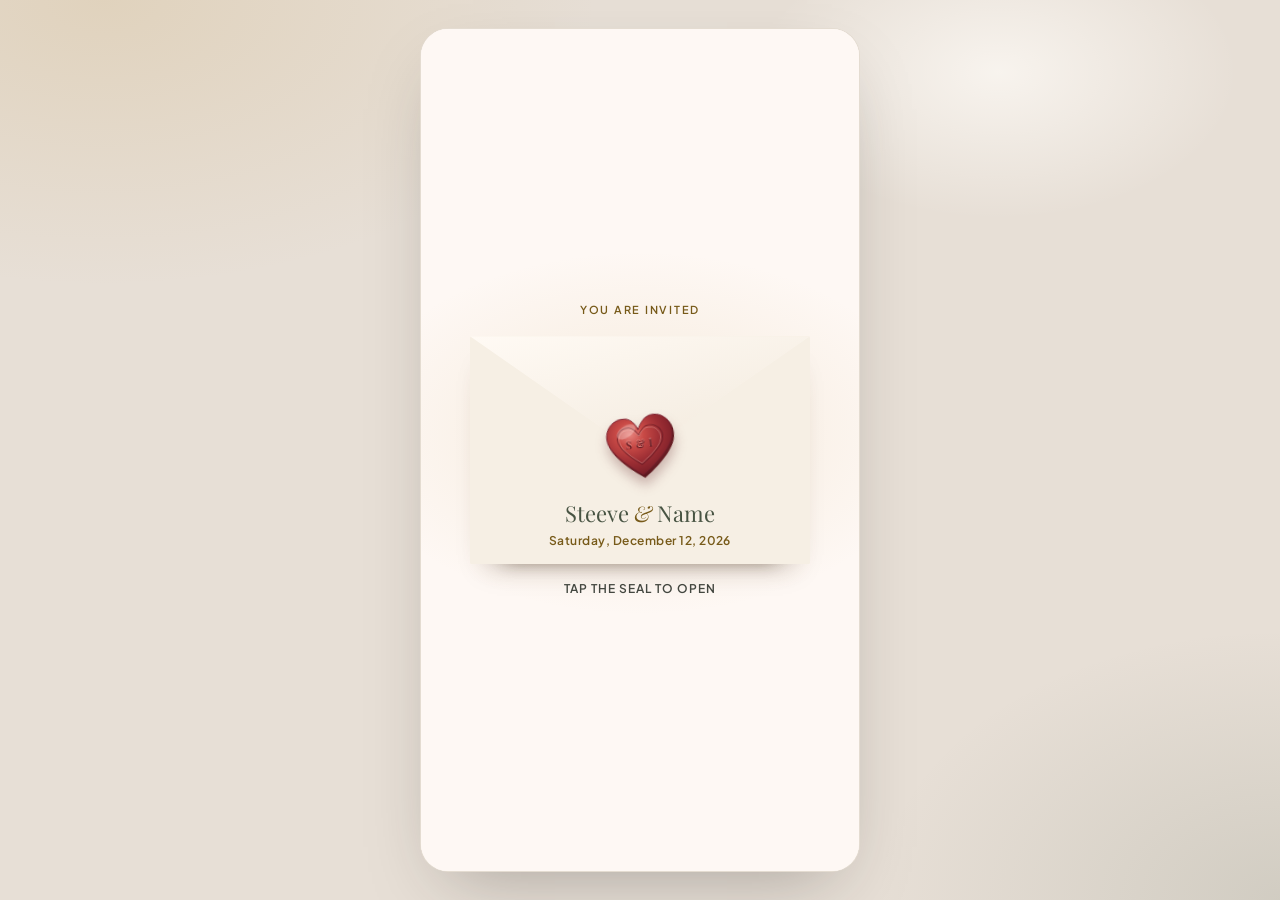
==== commit 81b7c9e2: "name changes" ====
--- a/index.html
+++ b/index.html
@@ -3,8 +3,8 @@
   <head>
     <meta charset="utf-8" />
     <meta name="viewport" content="width=device-width, initial-scale=1, viewport-fit=cover" />
-    <title>Steeve &amp; Isabelle — Invitation</title>
-    <meta name="description" content="You are invited to the wedding of Steeve and Isabelle on Saturday, 12 December 2026 at Rosewood Gardens." />
+    <title>Steeve &amp; Name — Invitation</title>
+    <meta name="description" content="You are invited to the wedding of Steeve and Name on Saturday, 12 December 2026 at Rosewood Gardens." />
     <meta name="robots" content="noindex" />
     <meta name="theme-color" content="#fef8f4" />
     <link rel="icon" href="favicon.svg" type="image/svg+xml" />
@@ -31,7 +31,7 @@
               <path d="M32 14c6 5 12 8 12 16 0 8-5 15-12 20-7-5-12-12-12-20 0-8 6-11 12-16z" fill="none" stroke="#c5a059" stroke-width="1"/>
             </svg>
             <span class="brand-copy">
-              <span class="brand-kicker" data-field="brand">Steeve &amp; Isabelle</span>
+              <span class="brand-kicker" data-field="brand">Steeve &amp; Name</span>
               <span class="brand-title">Invitation</span>
             </span>
           </a>
@@ -66,7 +66,7 @@
                 <h1 class="names">
                   <span data-field="personOne">Steeve</span>
                   <span class="amp">&amp;</span>
-                  <span data-field="personTwo">Isabelle</span>
+                  <span data-field="personTwo">Name</span>
                 </h1>
                 <p class="close" data-field="invitationClose">request the honour of your presence to celebrate their marriage</p>
                 <div class="medallion">
@@ -97,7 +97,7 @@
                 </div>
                 <span class="family-amp" aria-hidden="true">&amp;</span>
                 <div class="family">
-                  <h2 class="family-name" data-field="personTwo">Isabelle</h2>
+                  <h2 class="family-name" data-field="personTwo">Name</h2>
                   <p class="kin" data-field="personTwoKin">Daughter of Mr. &amp; Mrs. —</p>
                 </div>
               </div>
@@ -225,14 +225,14 @@
                   <p class="env-letter-names">
                     <span data-field="personOne">Steeve</span>
                     <em>&amp;</em>
-                    <span data-field="personTwo">Isabelle</span>
+                    <span data-field="personTwo">Name</span>
                   </p>
                 </div>
                 <div class="env-pocket">
                   <p class="env-who">
                     <span data-field="personOne">Steeve</span>
                     <em>&amp;</em>
-                    <span data-field="personTwo">Isabelle</span>
+                    <span data-field="personTwo">Name</span>
                   </p>
                   <p class="env-when" data-field="dateDisplay">Saturday, December 12, 2026</p>
                 </div>
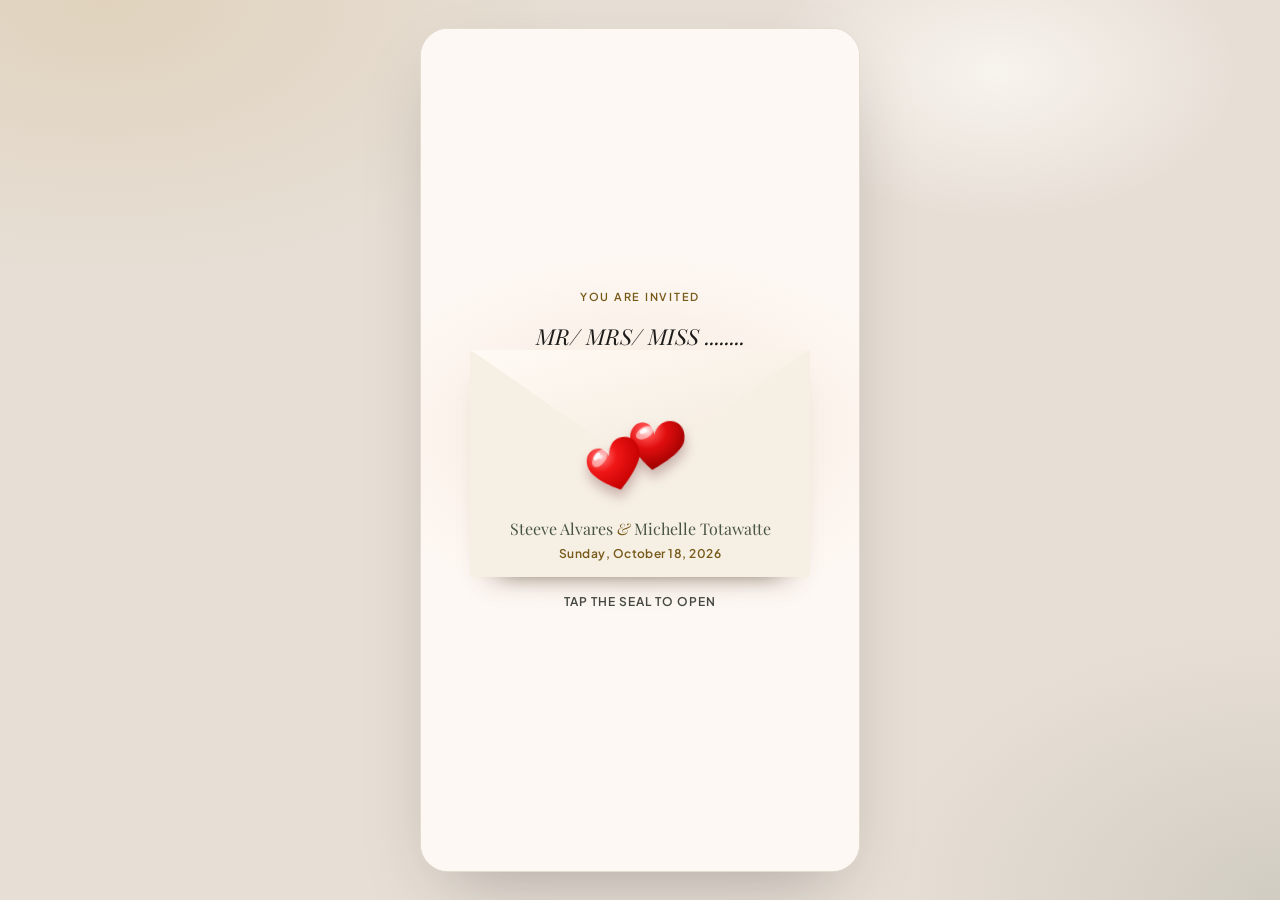
==== commit 62b58322: "changes" ====
--- a/index.html
+++ b/index.html
@@ -3,8 +3,8 @@
   <head>
     <meta charset="utf-8" />
     <meta name="viewport" content="width=device-width, initial-scale=1, viewport-fit=cover" />
-    <title>Steeve &amp; Name — Invitation</title>
-    <meta name="description" content="You are invited to the wedding of Steeve and Name on Saturday, 12 December 2026 at Rosewood Gardens." />
+    <title>Steeve &amp; Michelle — Invitation</title>
+    <meta name="description" content="You are invited to the wedding of Steeve Alvares and Michelle Totawatte on Sunday, 18 October 2026 at Grandeeza." />
     <meta name="robots" content="noindex" />
     <meta name="theme-color" content="#fef8f4" />
     <link rel="icon" href="favicon.svg" type="image/svg+xml" />
@@ -31,7 +31,7 @@
               <path d="M32 14c6 5 12 8 12 16 0 8-5 15-12 20-7-5-12-12-12-20 0-8 6-11 12-16z" fill="none" stroke="#c5a059" stroke-width="1"/>
             </svg>
             <span class="brand-copy">
-              <span class="brand-kicker" data-field="brand">Steeve &amp; Name</span>
+              <span class="brand-kicker" data-field="brand">Steeve &amp; Michelle</span>
               <span class="brand-title">Invitation</span>
             </span>
           </a>
@@ -39,9 +39,9 @@
             <button class="icon-btn" id="notice-btn" type="button" aria-label="Reply reminder" aria-expanded="false">
               <span class="material-symbols-outlined">notifications</span>
             </button>
-            <div class="monogram-badge" data-field="mark">SI</div>
+            <div class="monogram-badge" data-field="mark">SM</div>
           </div>
-          <p class="notice" id="notice" hidden data-field="notice">Kindly send your reply by November 15, 2026.</p>
+          <p class="notice" id="notice" hidden data-field="notice">Kindly send your reply by October 16, 2026.</p>
         </header>
 
         <main class="main" id="main" tabindex="-1">
@@ -49,7 +49,7 @@
             <div class="ribbon">
               <span class="chip">
                 <span class="material-symbols-outlined">local_florist</span>
-                <span data-field="city">Rosewood Gardens</span>
+                <span data-field="city">Grandeeza</span>
               </span>
               <span class="year" data-field="year">2026</span>
             </div>
@@ -59,26 +59,27 @@
                 <svg class="crest" viewBox="0 0 100 100" aria-hidden="true">
                   <path d="M50 12 C30 18 15 35 15 56 C15 76 32 90 50 90 C68 90 85 76 85 56 C85 35 70 18 50 12Z" fill="none" stroke="#485443" stroke-width="1.2"/>
                   <path d="M50 18 C36 24 22 38 22 55 C22 72 35 84 50 84 C65 84 78 72 78 55 C78 38 64 24 50 18Z" fill="none" stroke="#c5a059" stroke-width="0.8"/>
-                  <text data-field="monogram" x="50" y="58" text-anchor="middle" font-size="13" font-style="italic" fill="#775a19">S &amp; I</text>
+                  <text data-field="monogram" x="50" y="58" text-anchor="middle" font-size="13" font-style="italic" fill="#775a19">S &amp; M</text>
                 </svg>
                 <p class="kicker" data-field="invitationKicker">Formal Invitation</p>
-                <p class="lead" data-field="invitationLead">Together with their families,</p>
+                <p class="guest-line" data-guest>MR/ MRS/ MISS ........</p>
+                <p class="lead" data-field="invitationLead">You are invited to the wedding of</p>
                 <h1 class="names">
-                  <span data-field="personOne">Steeve</span>
+                  <span data-field="personOne">Steeve Alvares</span>
                   <span class="amp">&amp;</span>
-                  <span data-field="personTwo">Name</span>
+                  <span data-field="personTwo">Michelle Totawatte</span>
                 </h1>
-                <p class="close" data-field="invitationClose">request the honour of your presence to celebrate their marriage</p>
+                <p class="close" data-field="invitationClose">We invite you to join us on our special day. Let's celebrate love together!</p>
                 <div class="medallion">
-                  <div class="medallion-date" data-field="dateDisplay">Saturday, December 12, 2026</div>
-                  <div class="medallion-place"><span data-field="city">Rosewood Gardens</span> · <span data-field="region">The Conservatory</span></div>
+                  <div class="medallion-date" data-field="dateDisplay">Sunday, October 18, 2026</div>
+                  <div class="medallion-place"><span data-field="city">Grandeeza</span></div>
                 </div>
                 <div class="portrait">
-                  <img src="assets/garden.svg" alt="An illustrated glass conservatory in a rose garden at warm dusk" />
+                  <img src="assets/grandeeza.jpg" alt="An illustrated gathering place at warm dusk" />
                   <div class="portrait-caption">
                     <div>
-                      <span class="portrait-kicker" data-field="portraitKicker">Ceremony &amp; Dinner</span>
-                      <p class="portrait-title" data-field="portraitTitle">The Conservatory</p>
+                      <span class="portrait-kicker" data-field="portraitKicker">Ceremony &amp; Lunch</span>
+                      <p class="portrait-title" data-field="portraitTitle">Grandeeza</p>
                     </div>
                     <div class="heart" aria-hidden="true">
                       <span class="material-symbols-outlined">favorite</span>
@@ -92,13 +93,17 @@
               <p class="kicker" data-field="coupleKicker">The Families</p>
               <div class="family-row">
                 <div class="family">
-                  <h2 class="family-name" data-field="personOne">Steeve</h2>
-                  <p class="kin" data-field="personOneKin">Son of Mr. &amp; Mrs. —</p>
+                  <h2 class="family-name" data-field="personOne">Steeve Alvares</h2>
+                  <p class="kin" data-field="personOneKin">Son of</p>
+                  <p class="parent" data-field="personOneFather">Late Mr. Roy Alvares</p>
+                  <p class="parent" data-field="personOneMother">Mrs. Manjula Perea</p>
                 </div>
                 <span class="family-amp" aria-hidden="true">&amp;</span>
                 <div class="family">
-                  <h2 class="family-name" data-field="personTwo">Name</h2>
-                  <p class="kin" data-field="personTwoKin">Daughter of Mr. &amp; Mrs. —</p>
+                  <h2 class="family-name" data-field="personTwo">Michelle Totawatte</h2>
+                  <p class="kin" data-field="personTwoKin">Daughter of</p>
+                  <p class="parent" data-field="personTwoFather">Mr. Nishantha Totawatte</p>
+                  <p class="parent" data-field="personTwoMother">Mrs. Hewamannage Manjula</p>
                 </div>
               </div>
             </section>
@@ -109,7 +114,7 @@
                   <span class="material-symbols-outlined">hourglass_top</span>
                   <span data-field="anticipation">The Anticipation</span>
                 </h2>
-                <span class="season-pill" data-field="seasonNote">December Evening</span>
+                <span class="season-pill" data-field="seasonNote">Ceremony at 8:00 AM</span>
               </div>
               <div class="count-grid">
                 <div class="count-cell">
@@ -129,45 +134,26 @@
 
             <section class="seal-block">
               <button class="wax" id="wax-seal" type="button" aria-expanded="false" aria-controls="itinerary">
-                <span data-field="monogram">S &amp; I</span>
+                <span data-field="monogram">S &amp; M</span>
               </button>
               <h2 class="seal-title" data-field="sealTitle">Break the seal to reveal the order of events</h2>
-              <p class="seal-copy" data-field="sealCopy">Tap the monogram to unveil the ceremony, drinks in the garden, and dinner.</p>
+              <p class="seal-copy" data-field="sealCopy">Tap the hearts to unveil the ceremony and lunch.</p>
               <div class="itinerary" id="itinerary" hidden>
                 <p class="itinerary-kicker"><span class="dot"></span> The order of the day</p>
                 <div id="itinerary-list"></div>
               </div>
             </section>
 
-            <section class="card">
-              <div class="card-head">
-                <p class="kicker" data-field="dressKicker">Attire Consultation</p>
-                <span class="material-symbols-outlined">checkroom</span>
-              </div>
-              <h2 class="section-title" data-field="dressTitle">Black Tie Optional</h2>
-              <p class="body" data-field="dressCopy">Evening gowns, elevated cocktail dresses, and classic dinner jackets are welcome. Olive, cream, gold, and soft taupe will look beautiful among the roses.</p>
-              <div class="swatch-wrap">
-                <span class="kicker">Inspirational color swatches</span>
-                <div class="swatches">
-                  <div class="swatch"><i style="background:#485443"></i><span>Olive</span></div>
-                  <div class="swatch"><i style="background:#a95c42"></i><span>Sienna</span></div>
-                  <div class="swatch"><i style="background:#f8f2ef; box-shadow: inset 0 0 0 1px #e3dbd0"></i><span>Alabaster</span></div>
-                  <div class="swatch"><i style="background:#c5a059"></i><span>Foil Gold</span></div>
-                  <div class="swatch"><i style="background:#9c9388"></i><span>Taupe</span></div>
-                </div>
-              </div>
-            </section>
-
             <section class="card venue">
               <div class="venue-photo">
-                <img src="assets/garden.svg" alt="" />
-                <span class="float-kicker" data-field="venueKicker">The Gardens</span>
+                <img src="assets/grandeeza.jpg" alt="" />
+                <span class="float-kicker" data-field="venueKicker">The Venue</span>
               </div>
               <div class="venue-body">
                 <div class="venue-row">
                   <div class="venue-copy">
-                    <h3 data-field="venueName">Rosewood Gardens</h3>
-                    <p data-field="venueAddress">The Conservatory &amp; The Orangery</p>
+                    <h3 data-field="venueName">Grandeeza</h3>
+                    <p data-field="venueAddress"></p>
                   </div>
                   <button class="icon-round" id="directions" type="button" aria-label="Open directions">
                     <span class="material-symbols-outlined">directions</span>
@@ -179,11 +165,11 @@
             <section class="card rsvp-card">
               <p class="kicker" data-field="attention">Kind Attention Requested</p>
               <h2 class="section-title" data-field="confirmTitle">Kindly Confirm Your Attendance</h2>
-              <p class="body" data-field="rsvpNote">Please honour us with your reply prior to November 15, 2026, so we can plan the tables and the menu.</p>
+              <p class="body" data-field="rsvpNote">Please honour us with your reply prior to October 16, 2026, so we can plan the tables and the menu.</p>
               <div class="actions">
                 <a class="btn btn-primary" href="rsvp.html">
                   <span class="material-symbols-outlined">drafts</span>
-                  <span data-field="rsvpButton">RSVP by November 15</span>
+                  <span data-field="rsvpButton">RSVP by October 16</span>
                 </a>
                 <button class="btn btn-quiet" id="add-calendar" type="button">
                   <span class="material-symbols-outlined">calendar_today</span>
@@ -217,50 +203,56 @@
         <div class="envelope" id="envelope">
           <div class="mail">
             <p class="kicker">You are invited</p>
+            <p class="guest-line" data-guest>MR/ MRS/ MISS ........</p>
             <div class="mail-scene">
               <div class="env">
                 <div class="env-back"></div>
                 <div class="env-letter" aria-hidden="true">
                   <p class="env-letter-kicker">Together with their families</p>
                   <p class="env-letter-names">
-                    <span data-field="personOne">Steeve</span>
+                    <span data-field="personOne">Steeve Alvares</span>
                     <em>&amp;</em>
-                    <span data-field="personTwo">Name</span>
+                    <span data-field="personTwo">Michelle Totawatte</span>
                   </p>
                 </div>
                 <div class="env-pocket">
                   <p class="env-who">
-                    <span data-field="personOne">Steeve</span>
+                    <span data-field="personOne">Steeve Alvares</span>
                     <em>&amp;</em>
-                    <span data-field="personTwo">Name</span>
+                    <span data-field="personTwo">Michelle Totawatte</span>
                   </p>
-                  <p class="env-when" data-field="dateDisplay">Saturday, December 12, 2026</p>
+                  <p class="env-when" data-field="dateDisplay">Sunday, October 18, 2026</p>
                 </div>
                 <div class="env-flap">
                   <div class="env-flap-face env-flap-out"></div>
                   <div class="env-flap-face env-flap-in"></div>
                 </div>
                 <button class="seal-btn" id="open-seal" type="button" aria-label="Open the envelope">
-                  <svg class="wax-heart" viewBox="0 0 120 112" aria-hidden="true">
+                  <svg class="wax-heart" viewBox="0 0 148 108" aria-hidden="true">
                     <defs>
-                      <radialGradient id="wax-body" cx="36%" cy="30%" r="80%">
-                        <stop offset="0%" stop-color="#e7847e" />
-                        <stop offset="26%" stop-color="#c94a46" />
-                        <stop offset="58%" stop-color="#9d2e34" />
-                        <stop offset="100%" stop-color="#6c1822" />
+                      <radialGradient id="heart-back" cx="30%" cy="22%" r="78%">
+                        <stop offset="0%" stop-color="#ffd6d6" />
+                        <stop offset="14%" stop-color="#ff4d4d" />
+                        <stop offset="46%" stop-color="#e10e0e" />
+                        <stop offset="100%" stop-color="#9d0000" />
                       </radialGradient>
-                      <radialGradient id="wax-depth" cx="40%" cy="30%" r="80%">
-                        <stop offset="0%" stop-color="#a33a3c" />
-                        <stop offset="100%" stop-color="#4e1018" />
+                      <radialGradient id="heart-front" cx="28%" cy="24%" r="76%">
+                        <stop offset="0%" stop-color="#fff0f0" />
+                        <stop offset="10%" stop-color="#ff6262" />
+                        <stop offset="40%" stop-color="#f01616" />
+                        <stop offset="100%" stop-color="#c40000" />
                       </radialGradient>
                     </defs>
-                    <path fill="url(#wax-depth)" d="M62 101C62 101 18 72 16 47C14 29 28 16 44 18C53 19 58 27 62 35C66 26 73 16 85 16C101 16 112 30 109 48C106 72 64 100 62 101Z" />
-                    <path fill="url(#wax-body)" stroke="#7a2030" stroke-width="1.2" d="M60 96C60 96 16 66 15 43C14 26 28 14 43 16C52 17 57 25 60 33C64 24 71 14 83 14C99 14 109 28 106 45C103 68 62 95 60 96Z" />
-                    <path fill="none" stroke="#5c1420" stroke-width="1.7" stroke-opacity="0.55" d="M60 82C60 82 32 62 30 47C28 36 37 28 47 29C53 30 57 35 60 41C63 35 68 28 76 28C87 28 95 37 93 48C91 62 60 82 60 82Z" />
-                    <path fill="none" stroke="#f6cdc6" stroke-width="0.8" stroke-opacity="0.55" d="M60 80C60 80 34 62 32 48C30 38 38 31 47 32C52 33 56 37 60 42C63 37 68 31 75 31C85 31 92 39 90 49C88 62 60 80 60 80Z" />
-                    <ellipse cx="43" cy="34" rx="15" ry="8" fill="#fff6f2" opacity="0.28" transform="rotate(-28 43 34)" />
-                    <text class="wax-mark wax-mark-light" x="60" y="57">S &amp; I</text>
-                    <text class="wax-mark" x="60" y="58.4">S &amp; I</text>
+                    <g transform="translate(58 2) rotate(10 36 32)">
+                      <path fill="url(#heart-back)" d="M36 68C36 68 6 46 6 28C6 15 15 7 26 10C32 12 35 18 36 24C37 18 42 8 52 6C66 4 76 14 74 30C72 46 36 68 36 68Z" />
+                      <ellipse cx="24" cy="22" rx="12" ry="7" fill="#fff" opacity="0.55" transform="rotate(-32 24 22)" />
+                      <ellipse cx="22" cy="20" rx="5" ry="3" fill="#fff" opacity="0.85" transform="rotate(-32 22 20)" />
+                    </g>
+                    <g transform="translate(2 22) rotate(-12 36 32)">
+                      <path fill="url(#heart-front)" d="M36 68C36 68 6 46 6 28C6 15 15 7 26 10C32 12 35 18 36 24C37 18 42 8 52 6C66 4 76 14 74 30C72 46 36 68 36 68Z" />
+                      <ellipse cx="24" cy="22" rx="13" ry="7.5" fill="#fff" opacity="0.5" transform="rotate(-34 24 22)" />
+                      <ellipse cx="21" cy="19" rx="5.5" ry="3" fill="#fff" opacity="0.9" transform="rotate(-34 21 19)" />
+                    </g>
                   </svg>
                 </button>
               </div>
--- a/css/styles.css
+++ b/css/styles.css
@@ -271,16 +271,31 @@
 
 .lead, .close {
   margin: 0 auto;
-  max-width: 28ch;
+  max-width: 34ch;
   font-size: 14px;
   line-height: 1.6;
 }
 
+.guest-line {
+  margin: 0 0 8px;
+  font-family: var(--serif);
+  font-style: italic;
+  font-size: 22px;
+  line-height: 1.2;
+  color: var(--sage);
+}
+
+.mail .guest-line {
+  margin: 8px 0 0;
+  text-align: center;
+  color: var(--ink);
+}
+
 .names {
   margin: 10px 0;
   font-family: var(--serif);
   font-weight: 400;
-  font-size: 40px;
+  font-size: 31px;
   line-height: 1.05;
   letter-spacing: -0.02em;
   color: var(--sage);
@@ -311,7 +326,7 @@
 .family-name {
   margin: 0;
   font-family: var(--serif);
-  font-size: 22px;
+  font-size: 17px;
   font-weight: 500;
   letter-spacing: -0.02em;
   color: var(--sage);
@@ -327,11 +342,19 @@
 
 .kin {
   margin: 6px 0 0;
-  font-size: 13px;
+  font-size: 12px;
   font-weight: 500;
   font-style: italic;
   line-height: 1.45;
   color: var(--muted);
+}
+
+.parent {
+  margin: 2px 0 0;
+  font-family: var(--serif);
+  font-size: 13px;
+  line-height: 1.35;
+  color: var(--ink);
 }
 
 .medallion {
@@ -379,7 +402,9 @@
   content: "";
   position: absolute;
   inset: 0;
-  background: linear-gradient(to top, rgba(32, 30, 27, 0.62), rgba(32, 30, 27, 0.02) 52%);
+  background:
+  linear-gradient(to top, rgba(32, 44, 28, 0.2), rgba(58, 74, 50, 0.2) 64%),
+  rgba(63, 82, 54, 0.4);
   pointer-events: none;
 }
 
@@ -657,6 +682,7 @@
 .venue-body { padding: 14px 14px 16px; }
 .venue-copy h3 { margin: 0; font-family: var(--serif); font-size: 18px; color: var(--sage); }
 .venue-copy p { margin: 2px 0 0; font-size: 13px; }
+.venue-copy p:empty { display: none; }
 
 .icon-round {
   width: 40px;
@@ -1179,8 +1205,9 @@
 .env-letter-names {
   margin: 8px 0 0;
   font-family: var(--serif);
-  font-size: 22px;
+  font-size: 16px;
   line-height: 1.15;
+  text-align: center;
   color: var(--sage);
 }
 .env-letter-names em,
@@ -1207,8 +1234,9 @@
 .env-when { position: relative; margin: 0; }
 .env-who {
   font-family: var(--serif);
-  font-size: 22px;
-  line-height: 1.1;
+  font-size: 16px;
+  line-height: 1.15;
+  text-align: center;
   color: var(--sage);
 }
 .env-when {
@@ -1255,8 +1283,8 @@
   left: 50%;
   top: 48%;
   z-index: 5;
-  width: 86px;
-  height: 80px;
+  width: 118px;
+  height: 88px;
   padding: 0;
   border: 0;
   background: transparent;
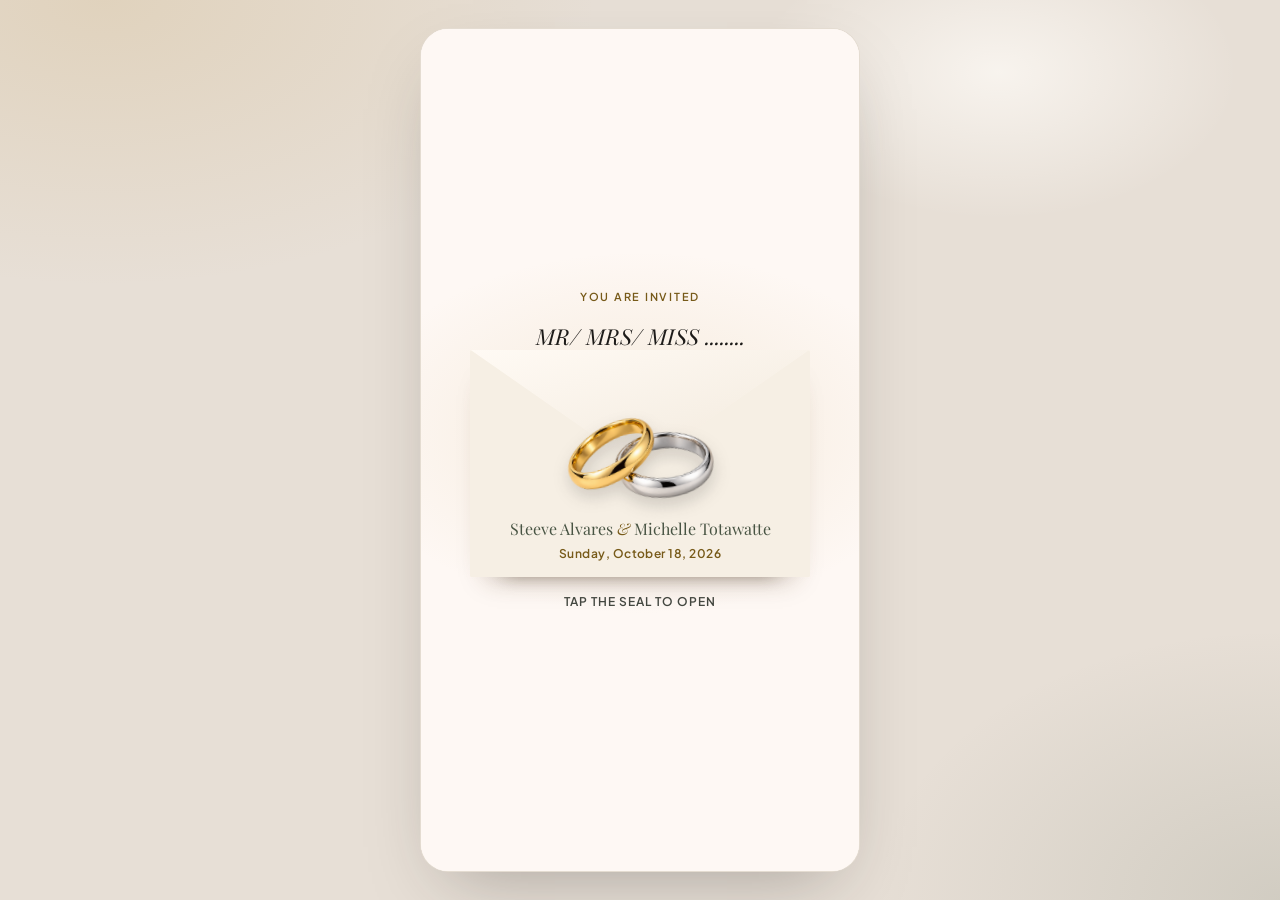
==== commit fba90b98: "new changes" ====
--- a/index.html
+++ b/index.html
@@ -26,10 +26,7 @@
       <div class="shell">
         <header class="topbar">
           <a class="brand" href="index.html">
-            <svg class="brand-mark" viewBox="0 0 64 64" aria-hidden="true">
-              <path d="M32 8c8 6 16 10 16 22 0 10-6 20-16 26C22 50 16 40 16 30 16 18 24 14 32 8z" fill="none" stroke="#485443" stroke-width="1.4"/>
-              <path d="M32 14c6 5 12 8 12 16 0 8-5 15-12 20-7-5-12-12-12-20 0-8 6-11 12-16z" fill="none" stroke="#c5a059" stroke-width="1"/>
-            </svg>
+            <img class="brand-mark" src="assets/rings.png" alt="" />
             <span class="brand-copy">
               <span class="brand-kicker" data-field="brand">Steeve &amp; Michelle</span>
               <span class="brand-title">Invitation</span>
@@ -56,11 +53,7 @@
 
             <article class="frame">
               <div class="frame-inner">
-                <svg class="crest" viewBox="0 0 100 100" aria-hidden="true">
-                  <path d="M50 12 C30 18 15 35 15 56 C15 76 32 90 50 90 C68 90 85 76 85 56 C85 35 70 18 50 12Z" fill="none" stroke="#485443" stroke-width="1.2"/>
-                  <path d="M50 18 C36 24 22 38 22 55 C22 72 35 84 50 84 C65 84 78 72 78 55 C78 38 64 24 50 18Z" fill="none" stroke="#c5a059" stroke-width="0.8"/>
-                  <text data-field="monogram" x="50" y="58" text-anchor="middle" font-size="13" font-style="italic" fill="#775a19">S &amp; M</text>
-                </svg>
+                <img class="crest" src="assets/rings.png" alt="" />
                 <p class="kicker" data-field="invitationKicker">Formal Invitation</p>
                 <p class="guest-line" data-guest>MR/ MRS/ MISS ........</p>
                 <p class="lead" data-field="invitationLead">You are invited to the wedding of</p>
@@ -137,7 +130,7 @@
                 <span data-field="monogram">S &amp; M</span>
               </button>
               <h2 class="seal-title" data-field="sealTitle">Break the seal to reveal the order of events</h2>
-              <p class="seal-copy" data-field="sealCopy">Tap the hearts to unveil the ceremony and lunch.</p>
+              <p class="seal-copy" data-field="sealCopy">Tap the rings to unveil the ceremony and lunch.</p>
               <div class="itinerary" id="itinerary" hidden>
                 <p class="itinerary-kicker"><span class="dot"></span> The order of the day</p>
                 <div id="itinerary-list"></div>
@@ -187,16 +180,25 @@
 
         <nav class="tabbar" aria-label="Invitation">
           <a href="index.html" aria-current="page">
-            <span class="material-symbols-outlined">mark_email_read</span>
-            Invite
+            <svg class="tab-icon" viewBox="0 0 24 24" aria-hidden="true">
+              <path fill="none" stroke="currentColor" stroke-width="1.7" stroke-linejoin="round" d="M3.5 7.2h13.4v9.2H3.5z" />
+              <path fill="none" stroke="currentColor" stroke-width="1.7" stroke-linecap="round" stroke-linejoin="round" d="M3.5 7.6 10.2 12.4 16.9 7.6" />
+              <path fill="none" stroke="currentColor" stroke-width="1.7" stroke-linecap="round" stroke-linejoin="round" d="m14.6 15.2 2 2 3.6-4" />
+            </svg>
+            <span>Invite</span>
           </a>
           <a href="rsvp.html">
-            <span class="material-symbols-outlined">drafts</span>
-            RSVP
+            <svg class="tab-icon" viewBox="0 0 24 24" aria-hidden="true">
+              <path fill="none" stroke="currentColor" stroke-width="1.7" stroke-linejoin="round" d="M3.5 7h17v10.5h-17z" />
+              <path fill="none" stroke="currentColor" stroke-width="1.7" stroke-linecap="round" stroke-linejoin="round" d="m3.5 7.4 8.5 6 8.5-6" />
+            </svg>
+            <span>RSVP</span>
           </a>
           <a href="admin.html">
-            <span class="material-symbols-outlined">menu_book</span>
-            Registry
+            <svg class="tab-icon" viewBox="0 0 24 24" aria-hidden="true">
+              <path fill="none" stroke="currentColor" stroke-width="1.7" stroke-linejoin="round" stroke-linecap="round" d="M5 5.2h5.4A2.6 2.6 0 0 1 13 6.8v12.2a2.2 2.2 0 0 0-2.2-1.6H5zM19 5.2h-5.4A2.6 2.6 0 0 0 11 6.8v12.2a2.2 2.2 0 0 1 2.2-1.6H19z" />
+            </svg>
+            <span>Registry</span>
           </a>
         </nav>
 
@@ -228,32 +230,7 @@
                   <div class="env-flap-face env-flap-in"></div>
                 </div>
                 <button class="seal-btn" id="open-seal" type="button" aria-label="Open the envelope">
-                  <svg class="wax-heart" viewBox="0 0 148 108" aria-hidden="true">
-                    <defs>
-                      <radialGradient id="heart-back" cx="30%" cy="22%" r="78%">
-                        <stop offset="0%" stop-color="#ffd6d6" />
-                        <stop offset="14%" stop-color="#ff4d4d" />
-                        <stop offset="46%" stop-color="#e10e0e" />
-                        <stop offset="100%" stop-color="#9d0000" />
-                      </radialGradient>
-                      <radialGradient id="heart-front" cx="28%" cy="24%" r="76%">
-                        <stop offset="0%" stop-color="#fff0f0" />
-                        <stop offset="10%" stop-color="#ff6262" />
-                        <stop offset="40%" stop-color="#f01616" />
-                        <stop offset="100%" stop-color="#c40000" />
-                      </radialGradient>
-                    </defs>
-                    <g transform="translate(58 2) rotate(10 36 32)">
-                      <path fill="url(#heart-back)" d="M36 68C36 68 6 46 6 28C6 15 15 7 26 10C32 12 35 18 36 24C37 18 42 8 52 6C66 4 76 14 74 30C72 46 36 68 36 68Z" />
-                      <ellipse cx="24" cy="22" rx="12" ry="7" fill="#fff" opacity="0.55" transform="rotate(-32 24 22)" />
-                      <ellipse cx="22" cy="20" rx="5" ry="3" fill="#fff" opacity="0.85" transform="rotate(-32 22 20)" />
-                    </g>
-                    <g transform="translate(2 22) rotate(-12 36 32)">
-                      <path fill="url(#heart-front)" d="M36 68C36 68 6 46 6 28C6 15 15 7 26 10C32 12 35 18 36 24C37 18 42 8 52 6C66 4 76 14 74 30C72 46 36 68 36 68Z" />
-                      <ellipse cx="24" cy="22" rx="13" ry="7.5" fill="#fff" opacity="0.5" transform="rotate(-34 24 22)" />
-                      <ellipse cx="21" cy="19" rx="5.5" ry="3" fill="#fff" opacity="0.9" transform="rotate(-34 21 19)" />
-                    </g>
-                  </svg>
+                  <img class="wax-heart" src="assets/rings.png" alt="" />
                 </button>
               </div>
             </div>
--- a/css/styles.css
+++ b/css/styles.css
@@ -49,12 +49,17 @@
   font-style: normal;
   font-size: 20px;
   line-height: 1;
-  letter-spacing: normal;
+  letter-spacing: 0;
   text-transform: none;
   display: inline-block;
   white-space: nowrap;
+  word-wrap: normal;
   direction: ltr;
-  font-feature-settings: "liga";
+  font-variant-ligatures: common-ligatures;
+  font-feature-settings: "liga" 1;
+  -webkit-font-feature-settings: "liga" 1;
+  text-rendering: optimizeLegibility;
+  font-variation-settings: "FILL" 0, "wght" 400, "GRAD" 0, "opsz" 24;
   -webkit-font-smoothing: antialiased;
 }
 
@@ -108,9 +113,10 @@
 }
 
 .brand-mark {
-  width: 34px;
-  height: 34px;
+  width: 58px;
+  height: auto;
   flex: none;
+  display: block;
 }
 
 .brand-copy { min-width: 0; }
@@ -252,8 +258,7 @@
   text-align: center;
 }
 
-.crest { width: 74px; height: 74px; margin: 0 auto 8px; }
-.crest text { font-family: var(--serif); }
+.crest { width: 86px; height: auto; margin: 0 auto 8px; display: block; }
 
 .kicker {
   display: block;
@@ -292,9 +297,9 @@
 }
 
 .names {
-  margin: 10px 0;
-  font-family: var(--serif);
-  font-weight: 400;
+  margin: 16px 0;
+  font-family: var(--serif);
+  font-weight: 600;
   font-size: 31px;
   line-height: 1.05;
   letter-spacing: -0.02em;
@@ -776,8 +781,12 @@
 }
 
 .tabbar a[aria-current="page"] { color: var(--sage); }
-.tabbar a[aria-current="page"] .material-symbols-outlined {
-  font-variation-settings: "FILL" 1, "wght" 500;
+
+.tab-icon {
+  width: 22px;
+  height: 22px;
+  display: block;
+  flex: none;
 }
 
 .progress-row { color: var(--muted); font-size: 11px; font-weight: 600; letter-spacing: 0.12em; text-transform: uppercase; }
@@ -1283,14 +1292,14 @@
   left: 50%;
   top: 48%;
   z-index: 5;
-  width: 118px;
+  width: 148px;
   height: 88px;
   padding: 0;
   border: 0;
   background: transparent;
   cursor: pointer;
   transform: translate(-50%, -50%) rotate(-7deg);
-  filter: drop-shadow(0 8px 6px rgba(90, 24, 28, 0.28));
+  filter: drop-shadow(0 8px 8px rgba(36, 34, 32, 0.18));
   transition: transform 0.25s ease, opacity 0.4s ease;
 }
 .seal-btn:hover { transform: translate(-50%, -56%) rotate(-7deg) scale(1.04); }
@@ -1305,7 +1314,7 @@
   pointer-events: none;
   transform: translate(-50%, -88%) rotate(-16deg) scale(0.84);
 }
-.wax-heart { display: block; width: 100%; height: 100%; overflow: visible; }
+.wax-heart { display: block; width: 100%; height: 100%; object-fit: contain; }
 .wax-mark {
   font-family: var(--serif);
   font-size: 15px;
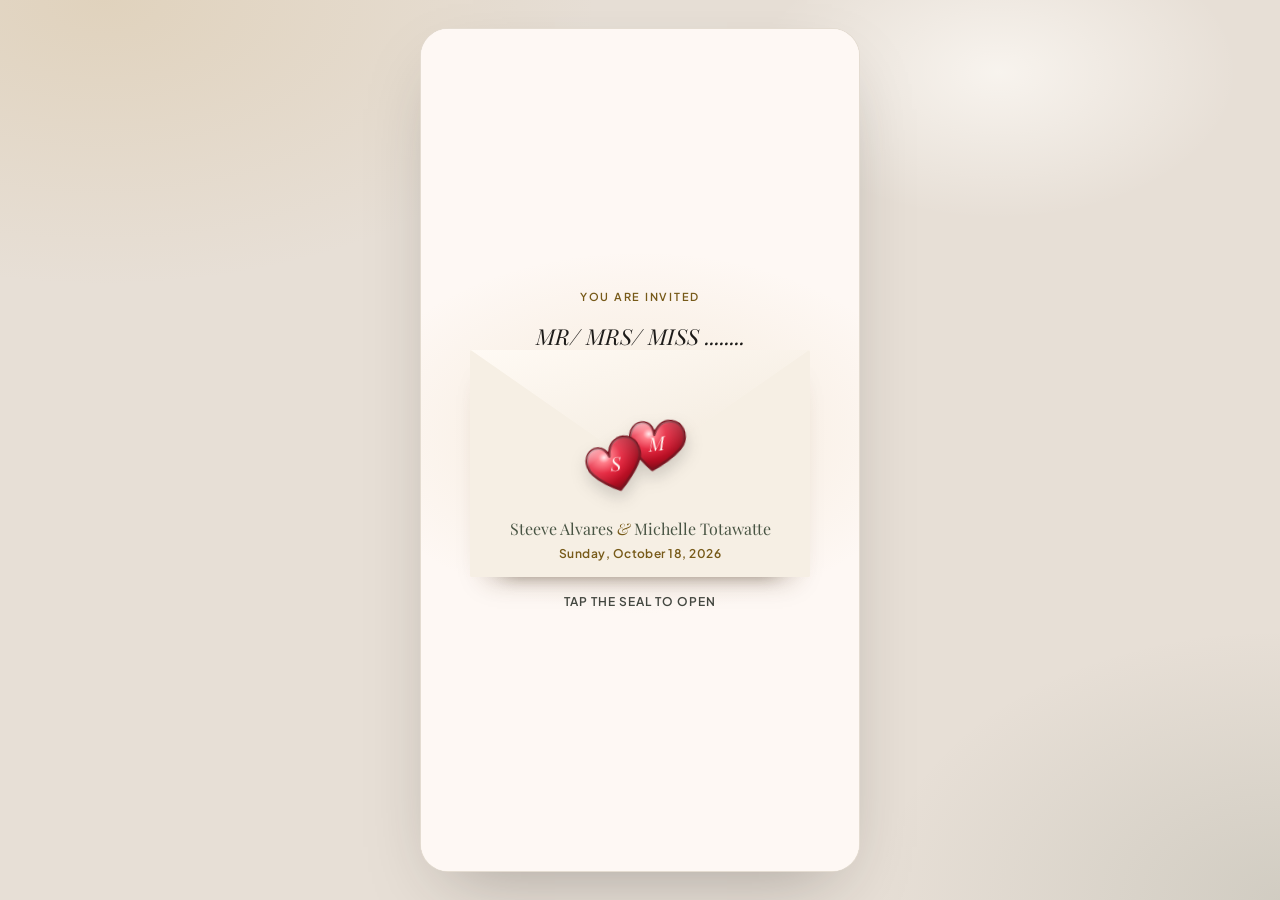
==== commit e1c005f6: "new updates" ====
--- a/index.html
+++ b/index.html
@@ -230,7 +230,32 @@
                   <div class="env-flap-face env-flap-in"></div>
                 </div>
                 <button class="seal-btn" id="open-seal" type="button" aria-label="Open the envelope">
-                  <img class="wax-heart" src="assets/rings.png" alt="" />
+                  <svg class="wax-heart" viewBox="0 0 148 108" aria-hidden="true">
+                    <defs>
+                      <radialGradient id="heart-red" cx="34%" cy="28%" r="78%">
+                        <stop offset="0" stop-color="#ffe8ea" />
+                        <stop offset="0.14" stop-color="#ff6674" />
+                        <stop offset="0.4" stop-color="#e31832" />
+                        <stop offset="0.72" stop-color="#b10e22" />
+                        <stop offset="1" stop-color="#6d0c16" />
+                      </radialGradient>
+                      <linearGradient id="heart-gloss" x1="0.15" y1="0" x2="0.5" y2="0.78">
+                        <stop offset="0" stop-color="#ffffff" stop-opacity="0.78" />
+                        <stop offset="0.32" stop-color="#ffffff" stop-opacity="0.2" />
+                        <stop offset="1" stop-color="#ffffff" stop-opacity="0" />
+                      </linearGradient>
+                    </defs>
+                    <g class="pair-heart" transform="translate(58 2) rotate(10 36 32)">
+                      <path d="M36 68C36 68 6 46 6 28C6 15 15 7 26 10C32 12 35 18 36 24C37 18 42 8 52 6C66 4 76 14 74 30C72 46 36 68 36 68Z" />
+                      <path class="heart-gloss" d="M36 68C36 68 6 46 6 28C6 15 15 7 26 10C32 12 35 18 36 24C37 18 42 8 52 6C66 4 76 14 74 30C72 46 36 68 36 68Z" />
+                      <text class="heart-letter" x="40" y="44" text-anchor="middle" transform="rotate(-10 40 38)">M</text>
+                    </g>
+                    <g class="pair-heart" transform="translate(2 22) rotate(-12 36 32)">
+                      <path d="M36 68C36 68 6 46 6 28C6 15 15 7 26 10C32 12 35 18 36 24C37 18 42 8 52 6C66 4 76 14 74 30C72 46 36 68 36 68Z" />
+                      <path class="heart-gloss" d="M36 68C36 68 6 46 6 28C6 15 15 7 26 10C32 12 35 18 36 24C37 18 42 8 52 6C66 4 76 14 74 30C72 46 36 68 36 68Z" />
+                      <text class="heart-letter" x="40" y="44" text-anchor="middle" transform="rotate(12 40 38)">S</text>
+                    </g>
+                  </svg>
                 </button>
               </div>
             </div>
--- a/css/styles.css
+++ b/css/styles.css
@@ -1292,7 +1292,7 @@
   left: 50%;
   top: 48%;
   z-index: 5;
-  width: 148px;
+  width: 118px;
   height: 88px;
   padding: 0;
   border: 0;
@@ -1314,7 +1314,24 @@
   pointer-events: none;
   transform: translate(-50%, -88%) rotate(-16deg) scale(0.84);
 }
-.wax-heart { display: block; width: 100%; height: 100%; object-fit: contain; }
+.wax-heart { display: block; width: 100%; height: 100%; overflow: visible; }
+.pair-heart path {
+  fill: url(#heart-red);
+  stroke: #7a1420;
+  stroke-width: 3.2;
+  stroke-linejoin: round;
+}
+.pair-heart .heart-gloss {
+  fill: url(#heart-gloss);
+  stroke: none;
+}
+.heart-letter {
+  font-family: var(--serif);
+  font-size: 24px;
+  font-style: italic;
+  fill: #fff8f4;
+  stroke: none;
+}
 .wax-mark {
   font-family: var(--serif);
   font-size: 15px;
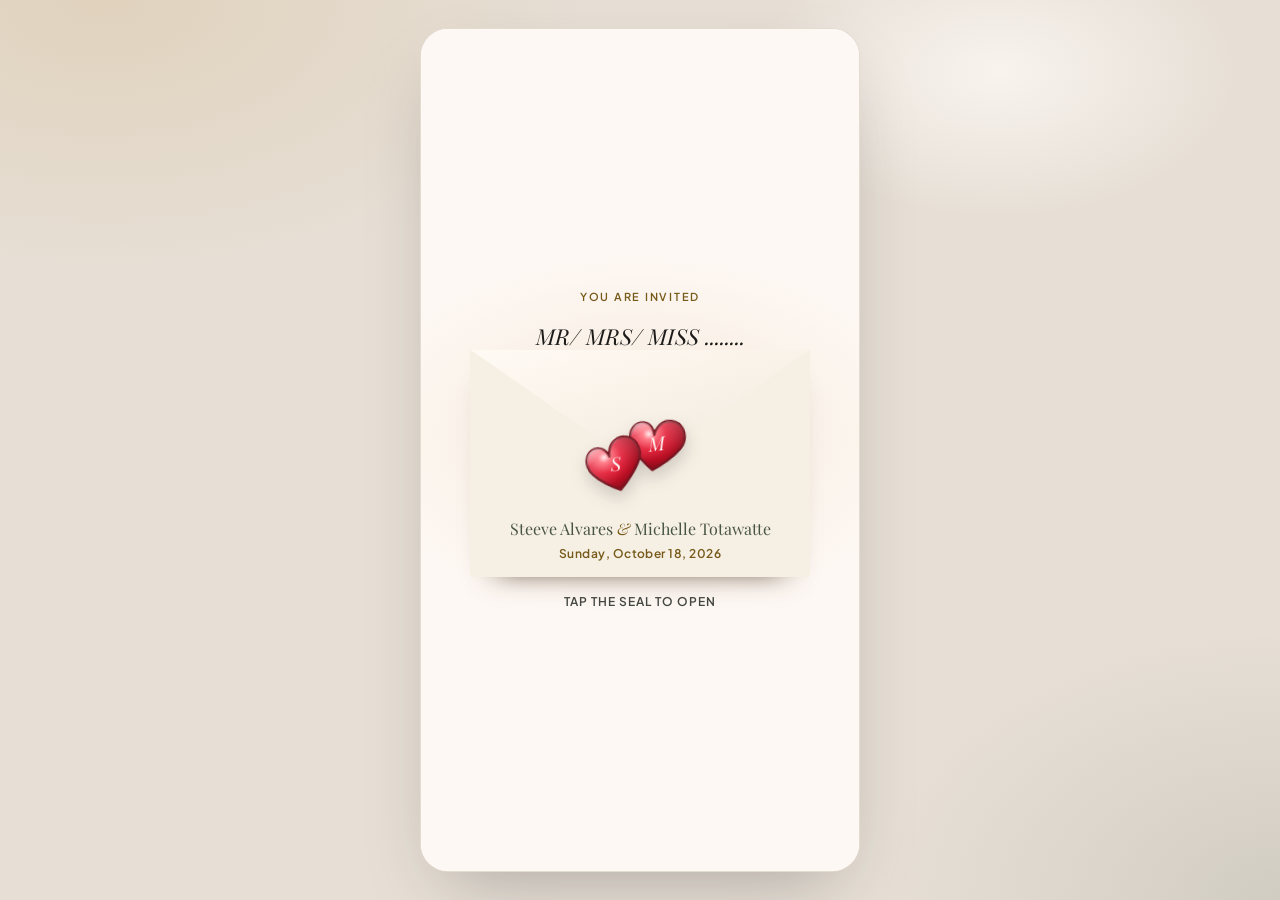
==== commit ce20aa52: "almost done" ====
--- a/index.html
+++ b/index.html
@@ -3,7 +3,7 @@
   <head>
     <meta charset="utf-8" />
     <meta name="viewport" content="width=device-width, initial-scale=1, viewport-fit=cover" />
-    <title>Steeve &amp; Michelle — Invitation</title>
+    <title>Steeve &amp; Michelle — Details</title>
     <meta name="description" content="You are invited to the wedding of Steeve Alvares and Michelle Totawatte on Sunday, 18 October 2026 at Grandeeza." />
     <meta name="robots" content="noindex" />
     <meta name="theme-color" content="#fef8f4" />
@@ -29,7 +29,7 @@
             <img class="brand-mark" src="assets/rings.png" alt="" />
             <span class="brand-copy">
               <span class="brand-kicker" data-field="brand">Steeve &amp; Michelle</span>
-              <span class="brand-title">Invitation</span>
+              <span class="brand-title">Details</span>
             </span>
           </a>
           <div class="top-actions">
@@ -181,11 +181,10 @@
         <nav class="tabbar" aria-label="Invitation">
           <a href="index.html" aria-current="page">
             <svg class="tab-icon" viewBox="0 0 24 24" aria-hidden="true">
-              <path fill="none" stroke="currentColor" stroke-width="1.7" stroke-linejoin="round" d="M3.5 7.2h13.4v9.2H3.5z" />
-              <path fill="none" stroke="currentColor" stroke-width="1.7" stroke-linecap="round" stroke-linejoin="round" d="M3.5 7.6 10.2 12.4 16.9 7.6" />
-              <path fill="none" stroke="currentColor" stroke-width="1.7" stroke-linecap="round" stroke-linejoin="round" d="m14.6 15.2 2 2 3.6-4" />
+              <rect x="5" y="3" width="14" height="18" rx="1.6" fill="none" stroke="currentColor" stroke-width="1.7" />
+              <path fill="none" stroke="currentColor" stroke-width="1.7" stroke-linecap="round" d="M8 8h8M8 12h8M8 16h5" />
             </svg>
-            <span>Invite</span>
+            <span>Details</span>
           </a>
           <a href="rsvp.html">
             <svg class="tab-icon" viewBox="0 0 24 24" aria-hidden="true">
@@ -194,11 +193,12 @@
             </svg>
             <span>RSVP</span>
           </a>
-          <a href="admin.html">
+          <a href="card.html">
             <svg class="tab-icon" viewBox="0 0 24 24" aria-hidden="true">
-              <path fill="none" stroke="currentColor" stroke-width="1.7" stroke-linejoin="round" stroke-linecap="round" d="M5 5.2h5.4A2.6 2.6 0 0 1 13 6.8v12.2a2.2 2.2 0 0 0-2.2-1.6H5zM19 5.2h-5.4A2.6 2.6 0 0 0 11 6.8v12.2a2.2 2.2 0 0 1 2.2-1.6H19z" />
+              <rect x="6.2" y="3" width="11.6" height="18" rx="1.4" fill="none" stroke="currentColor" stroke-width="1.7" />
+              <path fill="none" stroke="currentColor" stroke-width="1.5" stroke-linejoin="round" d="M12 15.1c0 0-2.7-1.6-2.7-3.4 0-1 .8-1.7 1.6-1.7.6 0 1 .3 1.1.7.1-.4.5-.7 1.1-.7.8 0 1.6.7 1.6 1.7 0 1.8-2.7 3.4-2.7 3.4z" />
             </svg>
-            <span>Registry</span>
+            <span>Invitation</span>
           </a>
         </nav>
 
--- a/css/styles.css
+++ b/css/styles.css
@@ -766,7 +766,9 @@
 }
 
 .tabbar a {
-  width: 76px;
+  flex: 1;
+  width: auto;
+  min-width: 0;
   height: 48px;
   display: flex;
   flex-direction: column;
@@ -775,9 +777,9 @@
   gap: 2px;
   text-decoration: none;
   color: #8a847c;
-  font-size: 11px;
-  font-weight: 600;
-  letter-spacing: 0.04em;
+  font-size: 10px;
+  font-weight: 600;
+  letter-spacing: 0.02em;
 }
 
 .tabbar a[aria-current="page"] { color: var(--sage); }
@@ -1344,6 +1346,149 @@
 
 .hint { margin: 16px 0 0; color: var(--muted); font-size: 12px; letter-spacing: 0.08em; text-transform: uppercase; font-weight: 600; }
 
+.paper-wrap {
+  padding: 14px 16px 22px;
+}
+
+.paper {
+  width: min(100%, 380px);
+  margin: 0 auto;
+  aspect-ratio: 474 / 626;
+  display: flex;
+  align-items: center;
+  justify-content: center;
+  text-align: center;
+  color: #3e4a36;
+  background: #f7f5f1 url("../assets/card-bg.jpg") center / 100% 100% no-repeat;
+  border-radius: 6px;
+  box-shadow: 0 16px 36px -22px rgba(36, 34, 32, 0.45);
+  padding: 15% 12% 14%;
+}
+
+.paper-guest {
+  margin: 0 0 20px;
+  font-family: var(--serif);
+  font-style: italic;
+  font-size: 18px;
+  line-height: 1.15;
+  color: #3a4634;
+}
+
+.paper-kicker {
+  margin: 0;
+  font-size: 10px;
+  font-weight: 600;
+  letter-spacing: 0.14em;
+  line-height: 1.4;
+  margin-bottom: 12px;
+}
+
+.paper-name {
+  margin: 2px 0 0;
+  font-family: "Great Vibes", var(--serif);
+  font-size: clamp(26px, 7vw, 36px);
+  font-weight: 400;
+  line-height: 1.05;
+  color: #3a4634;
+}
+
+.paper-amp {
+  display: block;
+  margin: 0;
+  font-family: "Great Vibes", var(--serif);
+  font-size: 28px;
+  line-height: 0.8;
+  color: #5c6a52;
+}
+
+.paper-close {
+  margin: 6px auto 0;
+  max-width: 28ch;
+  font-size: 11px;
+  line-height: 1.4;
+}
+
+.paper-month,
+.paper-year {
+  margin: 0;
+  font-size: 12px;
+  font-weight: 600;
+  letter-spacing: 0.18em;
+  margin-bottom: 25px;
+}
+
+.paper-month { margin-top: 25px; }
+
+.paper-date {
+  display: grid;
+  grid-template-columns: 1fr auto 1fr;
+  align-items: center;
+  gap: 8px;
+  margin: -28px 0;
+}
+
+.paper-side {
+  display: flex;
+  flex-direction: column;
+  gap: 5px;
+  font-size: 10px;
+  font-weight: 600;
+  letter-spacing: 0.08em;
+}
+
+.paper-side span:nth-child(2) { white-space: nowrap; }
+
+.paper-rule {
+  height: 1px;
+  background: currentColor;
+  opacity: 0.65;
+}
+
+.paper-day {
+  font-family: var(--serif);
+  font-size: clamp(36px, 10vw, 48px);
+  font-weight: 600;
+  line-height: 0.85;
+}
+
+.paper-venue {
+  margin: 8px 0 0;
+  font-size: 14px;
+  font-weight: 700;
+}
+
+.paper-address,
+.paper-ceremony {
+  margin: 2px auto 0;
+  max-width: 26ch;
+  font-size: 11px;
+  line-height: 1.35;
+}
+
+.paper-ceremony {
+  margin-top: 4px;
+  font-weight: 600;
+  letter-spacing: 0.04em;
+  margin-bottom: 36px;
+}
+
+.paper-rsvp {
+  margin: 6px 0 0;
+  font-size: 12px;
+  font-weight: 700;
+  letter-spacing: 0.16em;
+  color: inherit;
+  text-decoration: none;
+}
+
+.paper-rsvp span {
+  display: block;
+  margin-top: 3px;
+  font-weight: 500;
+  letter-spacing: 0.04em;
+  font-size: 11px;
+}
+
 @media (prefers-reduced-motion: reduce) {
   *, *::before, *::after {
     animation: none !important;
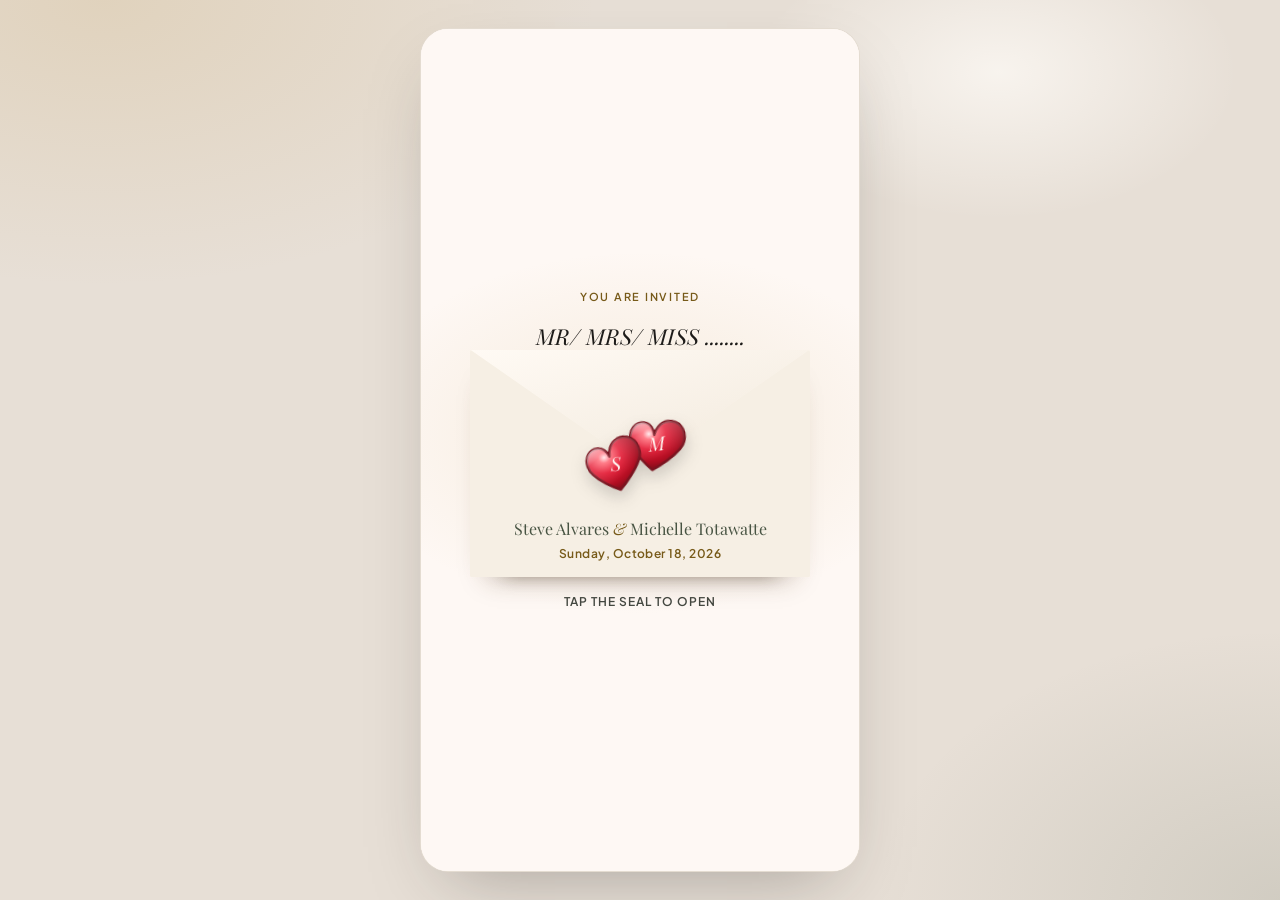
==== commit 95786f55: "spelling chanegs" ====
--- a/index.html
+++ b/index.html
@@ -3,8 +3,8 @@
   <head>
     <meta charset="utf-8" />
     <meta name="viewport" content="width=device-width, initial-scale=1, viewport-fit=cover" />
-    <title>Steeve &amp; Michelle — Details</title>
-    <meta name="description" content="You are invited to the wedding of Steeve Alvares and Michelle Totawatte on Sunday, 18 October 2026 at Grandeeza." />
+    <title>Steve &amp; Michelle — Details</title>
+    <meta name="description" content="You are invited to the engagement of Steve Alvares and Michelle Totawatte on Sunday, 18 October 2026 at Grandeeza." />
     <meta name="robots" content="noindex" />
     <meta name="theme-color" content="#fef8f4" />
     <link rel="icon" href="favicon.svg" type="image/svg+xml" />
@@ -28,7 +28,7 @@
           <a class="brand" href="index.html">
             <img class="brand-mark" src="assets/rings.png" alt="" />
             <span class="brand-copy">
-              <span class="brand-kicker" data-field="brand">Steeve &amp; Michelle</span>
+              <span class="brand-kicker" data-field="brand">Steve &amp; Michelle</span>
               <span class="brand-title">Details</span>
             </span>
           </a>
@@ -56,9 +56,9 @@
                 <img class="crest" src="assets/rings.png" alt="" />
                 <p class="kicker" data-field="invitationKicker">Formal Invitation</p>
                 <p class="guest-line" data-guest>MR/ MRS/ MISS ........</p>
-                <p class="lead" data-field="invitationLead">You are invited to the wedding of</p>
+                <p class="lead" data-field="invitationLead">You are invited to the engagement of</p>
                 <h1 class="names">
-                  <span data-field="personOne">Steeve Alvares</span>
+                  <span data-field="personOne">Steve Alvares</span>
                   <span class="amp">&amp;</span>
                   <span data-field="personTwo">Michelle Totawatte</span>
                 </h1>
@@ -86,10 +86,10 @@
               <p class="kicker" data-field="coupleKicker">The Families</p>
               <div class="family-row">
                 <div class="family">
-                  <h2 class="family-name" data-field="personOne">Steeve Alvares</h2>
+                  <h2 class="family-name" data-field="personOne">Steve Alvares</h2>
                   <p class="kin" data-field="personOneKin">Son of</p>
                   <p class="parent" data-field="personOneFather">Late Mr. Roy Alvares</p>
-                  <p class="parent" data-field="personOneMother">Mrs. Manjula Perea</p>
+                  <p class="parent" data-field="personOneMother">Mrs. Manjula Perera</p>
                 </div>
                 <span class="family-amp" aria-hidden="true">&amp;</span>
                 <div class="family">
@@ -212,14 +212,14 @@
                 <div class="env-letter" aria-hidden="true">
                   <p class="env-letter-kicker">Together with their families</p>
                   <p class="env-letter-names">
-                    <span data-field="personOne">Steeve Alvares</span>
+                    <span data-field="personOne">Steve Alvares</span>
                     <em>&amp;</em>
                     <span data-field="personTwo">Michelle Totawatte</span>
                   </p>
                 </div>
                 <div class="env-pocket">
                   <p class="env-who">
-                    <span data-field="personOne">Steeve Alvares</span>
+                    <span data-field="personOne">Steve Alvares</span>
                     <em>&amp;</em>
                     <span data-field="personTwo">Michelle Totawatte</span>
                   </p>
